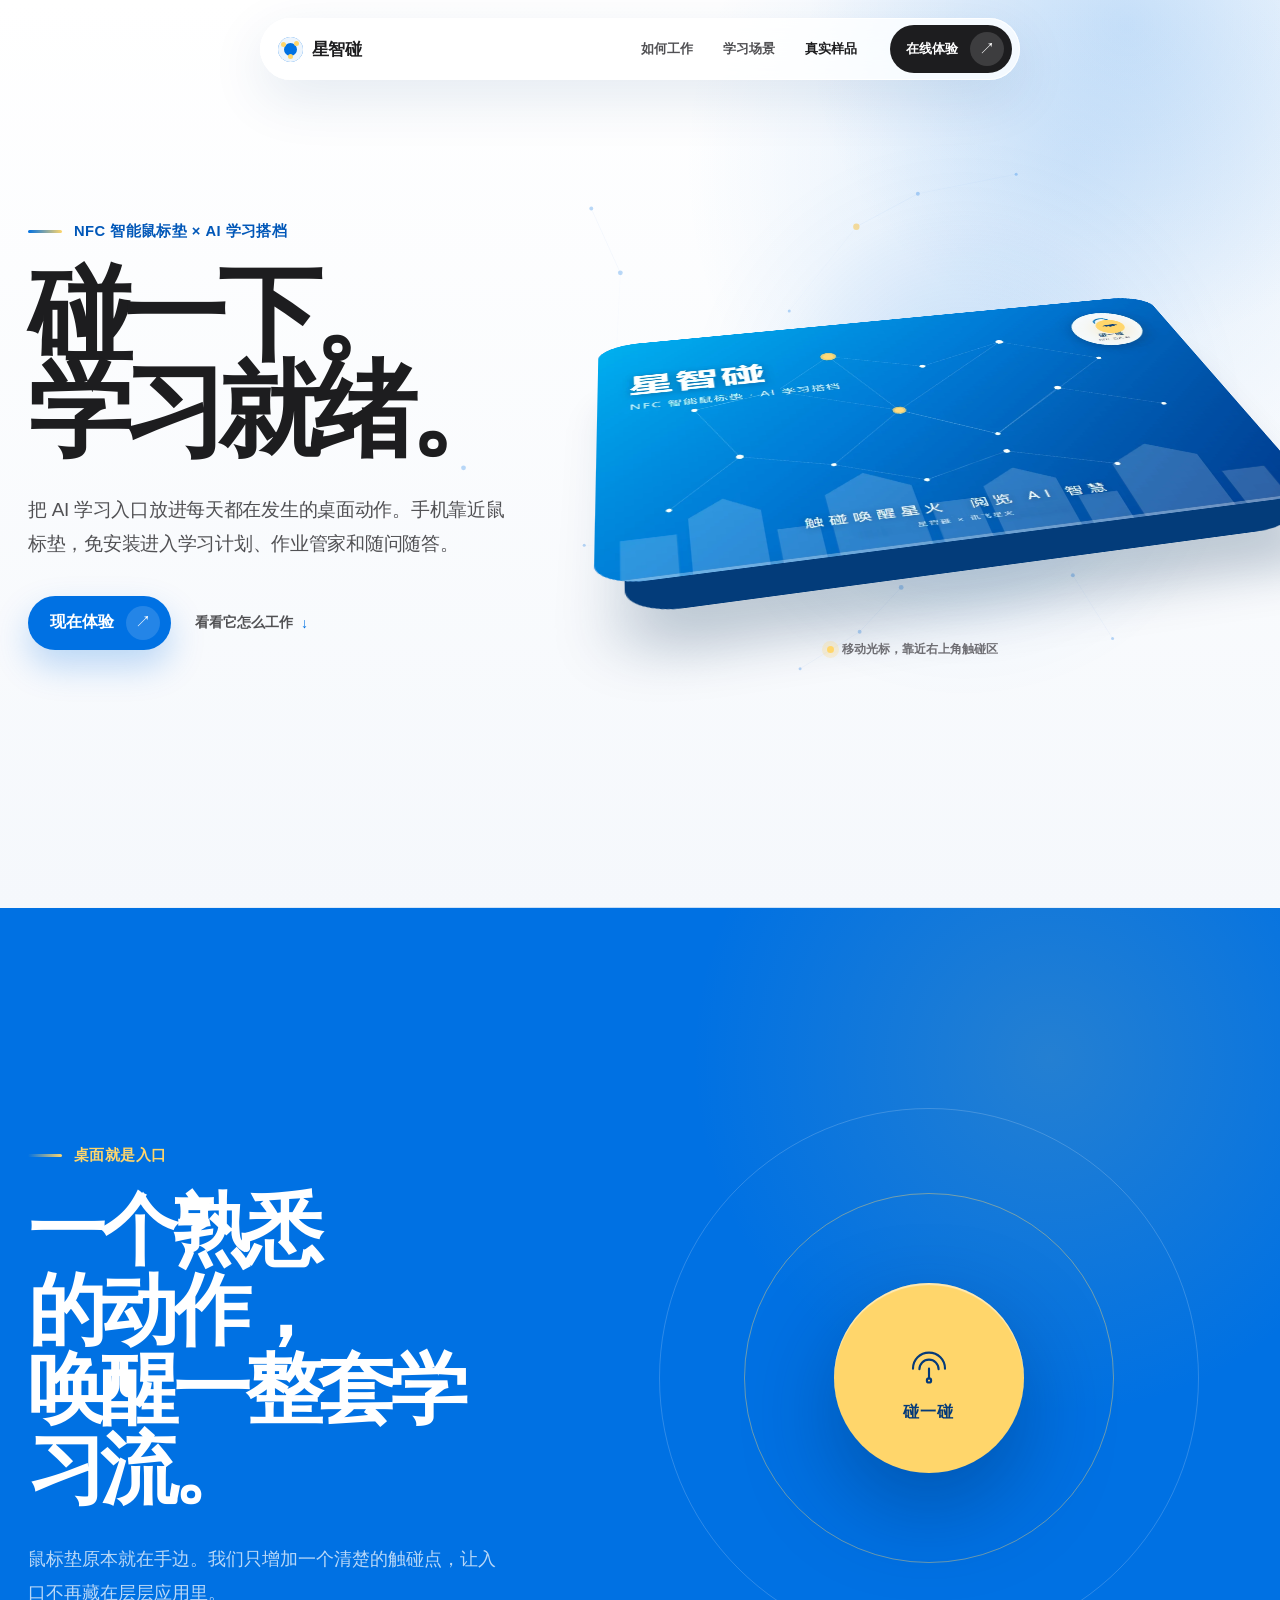
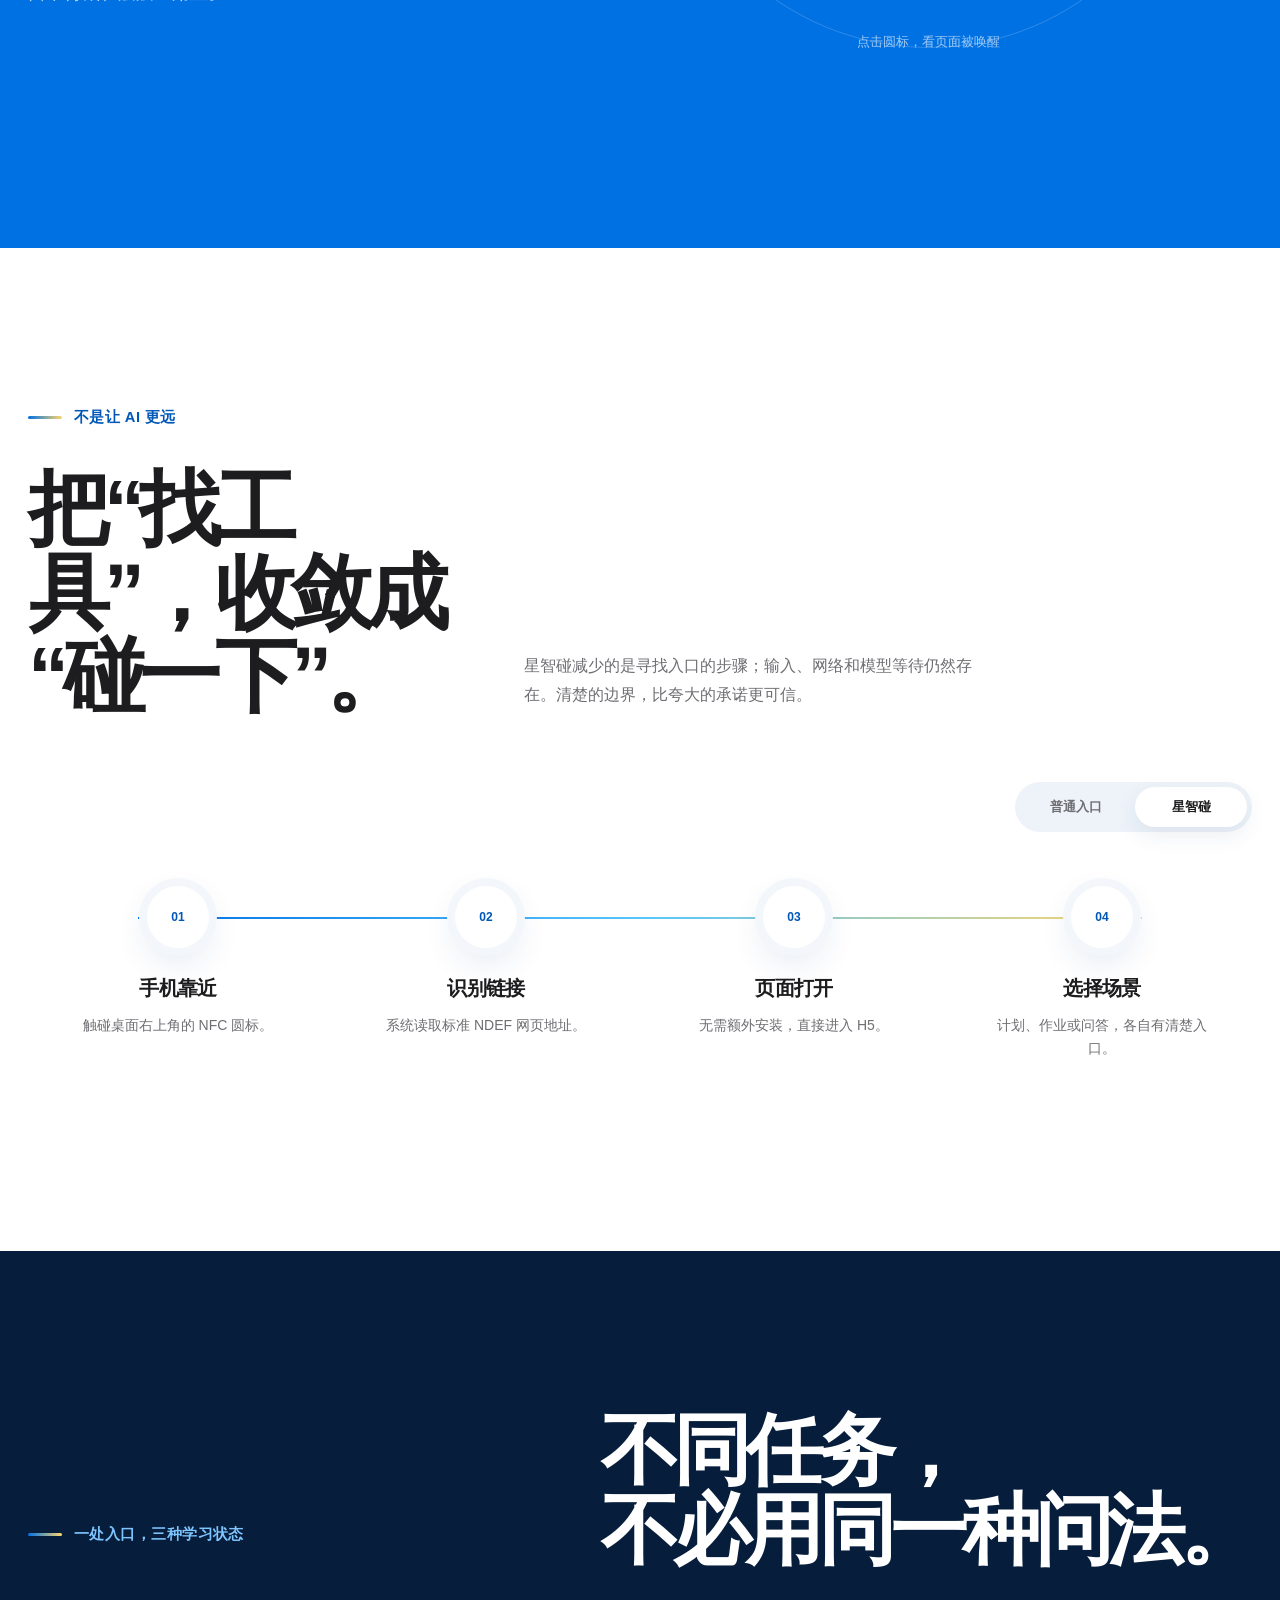
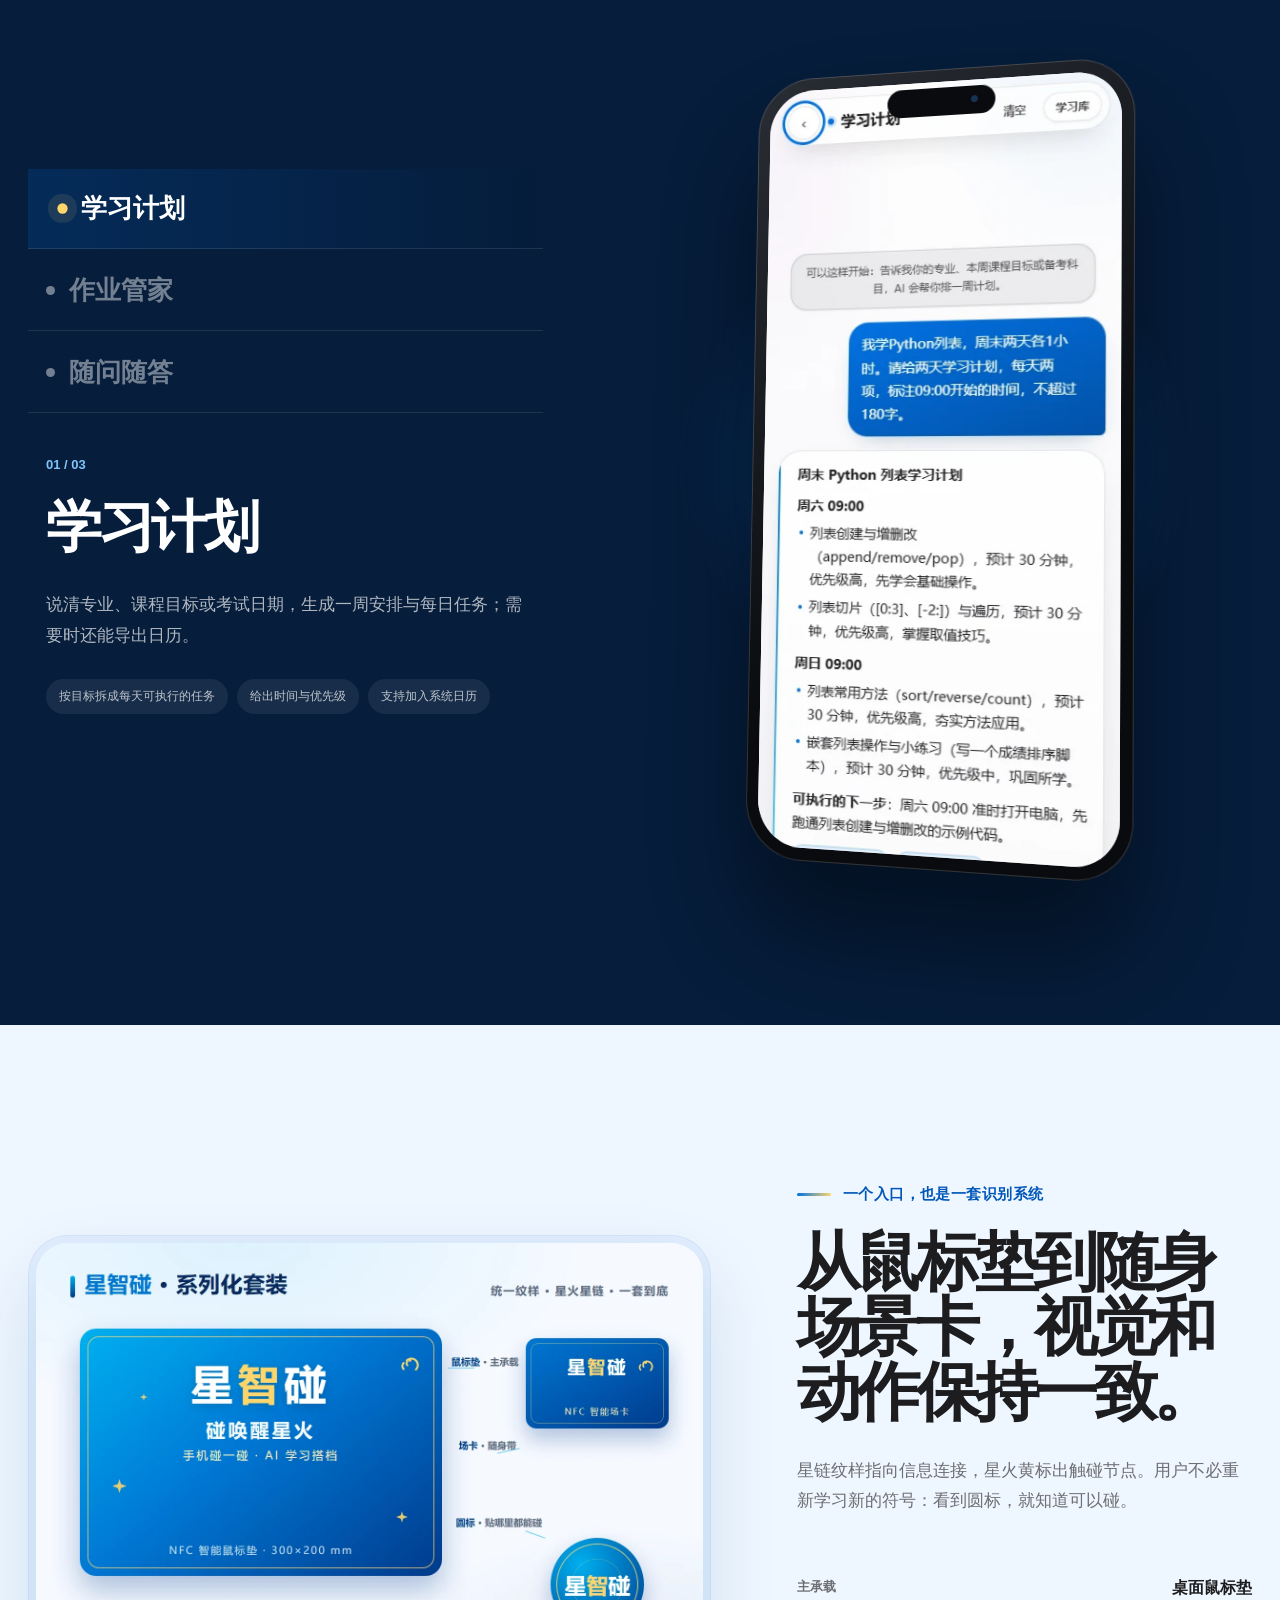
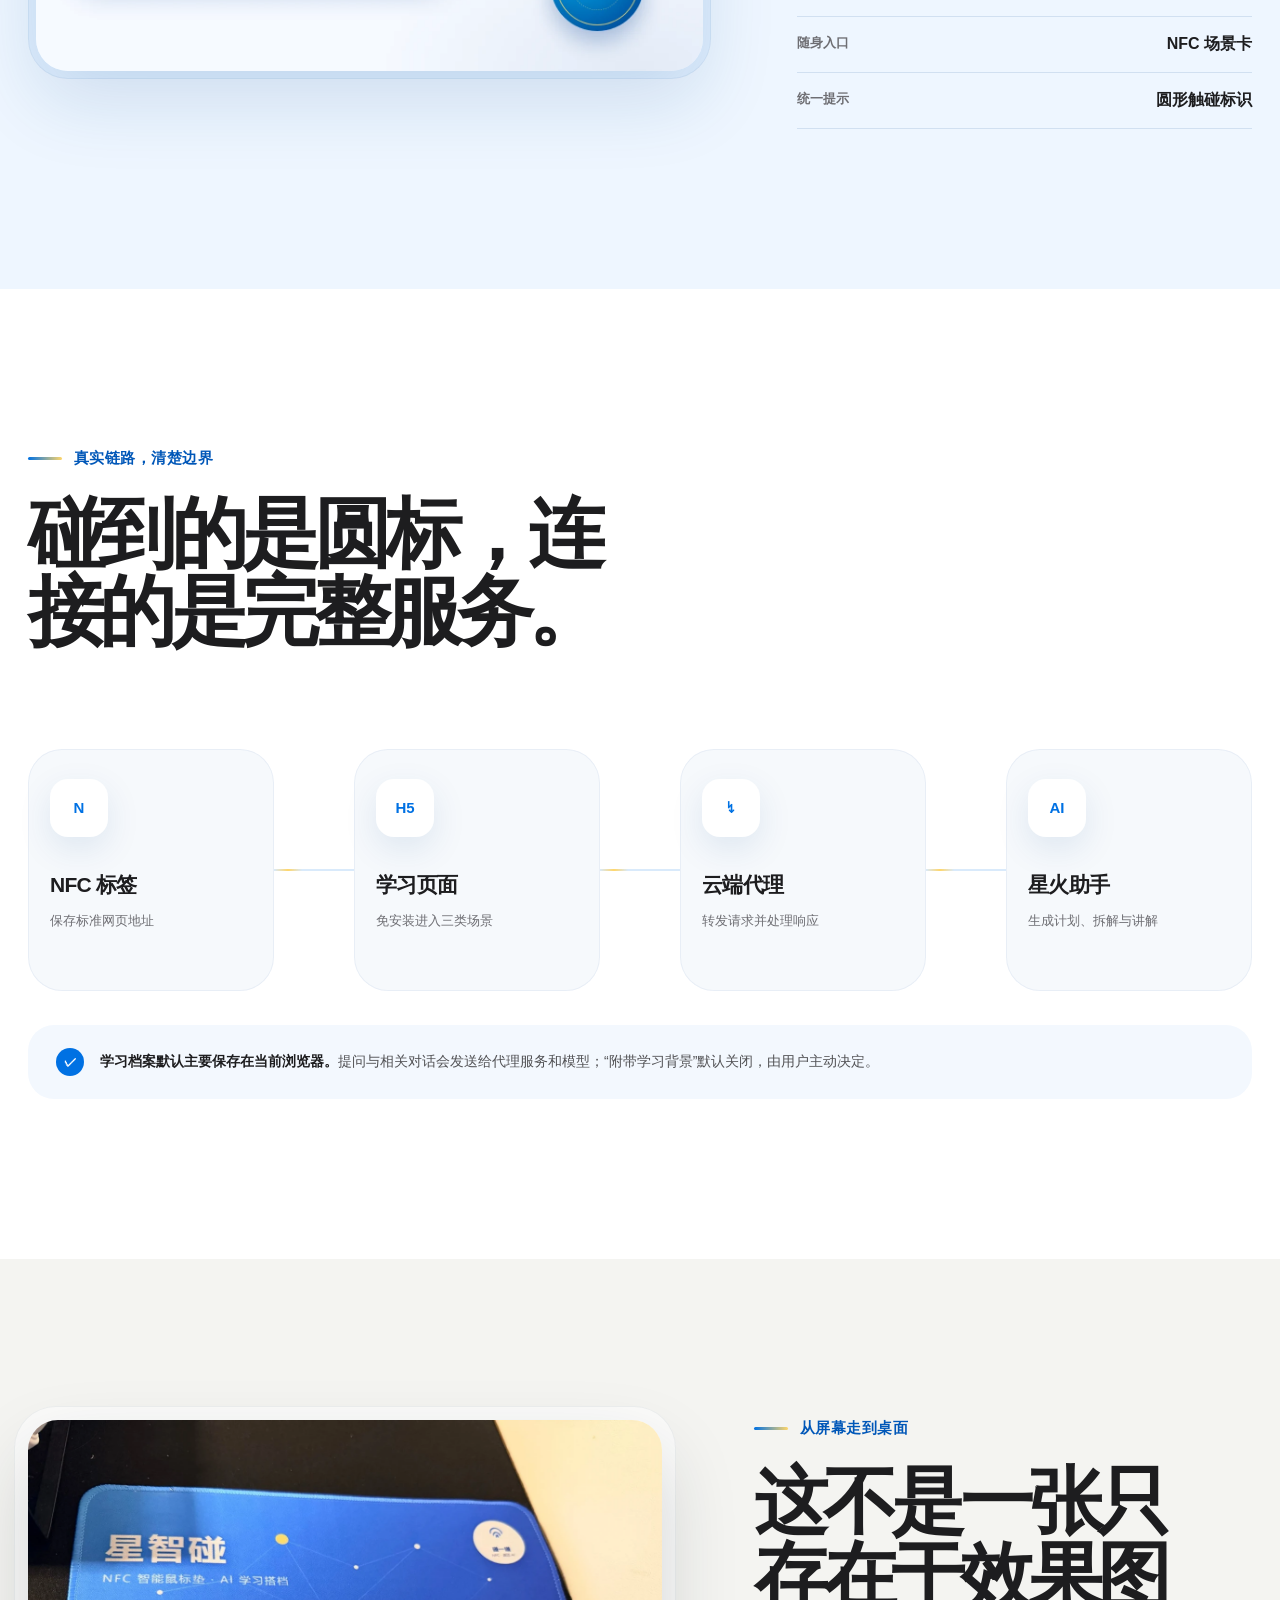
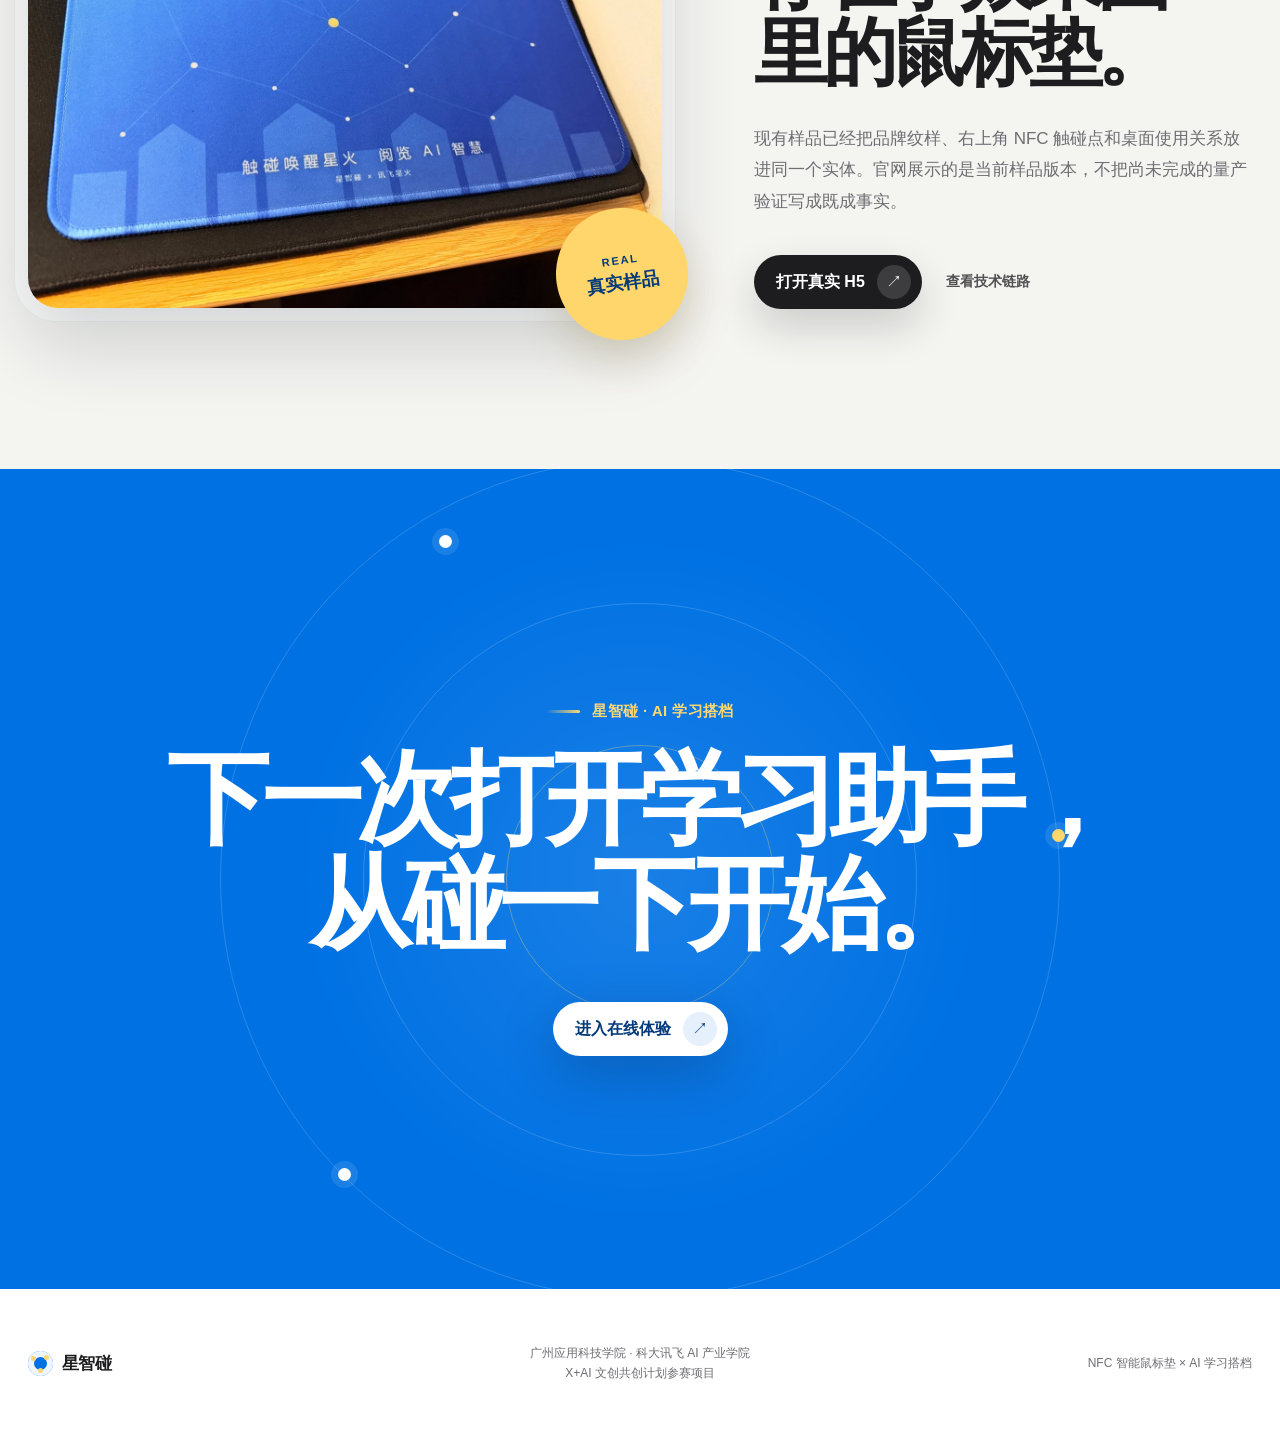
==== product/index.html @ 887525e8 "feat: add Xingzhipeng product site" ====
<!doctype html>
<html lang="zh-CN">
<head>
  <meta charset="utf-8">
  <meta name="viewport" content="width=device-width, initial-scale=1, viewport-fit=cover">
  <meta name="theme-color" content="#f7f9fc">
  <meta name="color-scheme" content="light">
  <title>星智碰｜碰一下，学习就绪</title>
  <meta name="description" content="星智碰是一张内置 NFC 入口的智能鼠标垫。手机碰一下，免安装打开 AI 学习搭档，进入学习计划、作业管家和随问随答。">
  <link rel="canonical" href="https://zengfujei-code.github.io/xingzhipeng/product/">
  <meta property="og:type" content="website">
  <meta property="og:site_name" content="星智碰">
  <meta property="og:title" content="星智碰｜碰一下，学习就绪">
  <meta property="og:description" content="NFC 智能鼠标垫 × AI 学习搭档。把 AI 入口放进每天都在发生的桌面动作。">
  <meta property="og:url" content="https://zengfujei-code.github.io/xingzhipeng/product/">
  <meta property="og:image" content="https://zengfujei-code.github.io/xingzhipeng/product/assets/product-surface.webp">
  <meta name="twitter:card" content="summary_large_image">
  <link rel="icon" href="favicon.svg" type="image/svg+xml">
  <link rel="stylesheet" href="styles.css">
  <script src="app.js" defer></script>
</head>
<body>
  <a class="skip-link" href="#main">跳到主要内容</a>

  <header class="site-header">
    <nav class="nav-island" aria-label="主导航">
      <a class="brand" href="#top" aria-label="返回顶部">
        <span class="brand-mark" aria-hidden="true"><i></i><i></i><i></i></span>
        <span>星智碰</span>
      </a>
      <div class="nav-links" id="navLinks">
        <a href="#how">如何工作</a>
        <a href="#scenes">学习场景</a>
        <a href="#proof">真实样品</a>
      </div>
      <button class="nav-demo magnetic" type="button" data-demo-open>
        <span>在线体验</span><b aria-hidden="true">↗</b>
      </button>
      <button class="menu-toggle" type="button" aria-label="打开导航" aria-expanded="false" aria-controls="mobileMenu">
        <span></span><span></span>
      </button>
    </nav>
    <div class="mobile-menu" id="mobileMenu" aria-hidden="true">
      <a href="#how">如何工作</a>
      <a href="#scenes">学习场景</a>
      <a href="#proof">真实样品</a>
      <button type="button" data-demo-open>打开真实 H5</button>
    </div>
  </header>

  <main id="main">
    <section class="hero" id="top" aria-labelledby="heroTitle">
      <canvas class="constellation" id="constellation" aria-hidden="true"></canvas>
      <div class="hero-glow" aria-hidden="true"></div>
      <div class="hero-copy">
        <p class="product-line reveal">NFC 智能鼠标垫 × AI 学习搭档</p>
        <h1 id="heroTitle" class="split-title" data-split>碰一下。<br>学习就绪。</h1>
        <p class="hero-lead reveal">把 AI 学习入口放进每天都在发生的桌面动作。手机靠近鼠标垫，免安装进入学习计划、作业管家和随问随答。</p>
        <div class="hero-actions reveal">
          <button class="button button-primary magnetic" type="button" data-demo-open>
            <span>现在体验</span><b aria-hidden="true">↗</b>
          </button>
          <a class="text-link" href="#how">看看它怎么工作 <span aria-hidden="true">↓</span></a>
        </div>
      </div>

      <div class="product-stage reveal" id="productStage">
        <div class="stage-aura" aria-hidden="true"></div>
        <div class="mousepad-shell">
          <div class="mousepad-edge" aria-hidden="true"></div>
          <div class="mousepad-surface">
            <img src="assets/product-surface.webp" alt="星智碰蓝色 NFC 智能鼠标垫主视觉">
            <button class="nfc-hotspot" type="button" data-demo-open aria-label="触碰 NFC 标识，打开产品体验">
              <span class="nfc-ring r1"></span>
              <span class="nfc-ring r2"></span>
              <span class="nfc-ring r3"></span>
              <span class="nfc-core"><i></i></span>
            </button>
          </div>
        </div>
        <p class="stage-caption"><span></span> 移动光标，靠近右上角触碰区</p>
      </div>

      <div class="hero-facts reveal" aria-label="产品事实">
        <div><strong>1</strong><span>次触碰</span></div>
        <div><strong>3</strong><span>类学习场景</span></div>
        <div><strong>0</strong><span>个额外 App</span></div>
        <div class="fact-proof"><i></i><span>已有真实样品</span></div>
      </div>
    </section>

    <section class="tap-story" id="how" aria-labelledby="tapTitle">
      <div class="tap-copy reveal">
        <p class="section-kicker">桌面就是入口</p>
        <h2 id="tapTitle">一个熟悉的动作，<br>唤醒一整套学习流。</h2>
        <p>鼠标垫原本就在手边。我们只增加一个清楚的触碰点，让入口不再藏在层层应用里。</p>
      </div>
      <div class="tap-stage reveal">
        <div class="tap-orbit orbit-a" aria-hidden="true"></div>
        <div class="tap-orbit orbit-b" aria-hidden="true"></div>
        <button class="tap-disc" type="button" data-tap-sim aria-label="模拟 NFC 触碰">
          <svg viewBox="0 0 120 120" aria-hidden="true">
            <path d="M42 66c0-10 8-18 18-18s18 8 18 18"/>
            <path d="M30 65c0-17 13-30 30-30s30 13 30 30"/>
            <path d="M60 65v19"/><circle cx="60" cy="87" r="4"/>
          </svg>
          <span>碰一碰</span>
        </button>
        <div class="tap-phone" id="tapPhone" aria-hidden="true">
          <div class="phone-speaker"></div>
          <img src="assets/h5-home.webp" alt="">
        </div>
        <p class="tap-hint">点击圆标，看页面被唤醒</p>
      </div>
    </section>

    <section class="path-section" aria-labelledby="pathTitle">
      <div class="path-head reveal">
        <p class="section-kicker">不是让 AI 更远</p>
        <h2 id="pathTitle">把“找工具”，收敛成“碰一下”。</h2>
        <p>星智碰减少的是寻找入口的步骤；输入、网络和模型等待仍然存在。清楚的边界，比夸大的承诺更可信。</p>
      </div>
      <div class="path-switch reveal" role="group" aria-label="切换使用路径">
        <button type="button" data-path-mode="before" aria-pressed="false">普通入口</button>
        <button class="is-active" type="button" data-path-mode="after" aria-pressed="true">星智碰</button>
      </div>
      <div class="journey reveal" id="journey" data-mode="after">
        <div class="journey-line" aria-hidden="true"><span></span></div>
        <article data-before="拿起手机" data-after="手机靠近"><i>01</i><h3>手机靠近</h3><p>触碰桌面右上角的 NFC 圆标。</p></article>
        <article data-before="寻找应用" data-after="识别链接"><i>02</i><h3>识别链接</h3><p>系统读取标准 NDEF 网页地址。</p></article>
        <article data-before="进入页面" data-after="页面打开"><i>03</i><h3>页面打开</h3><p>无需额外安装，直接进入 H5。</p></article>
        <article data-before="选择工具" data-after="选择场景"><i>04</i><h3>选择场景</h3><p>计划、作业或问答，各自有清楚入口。</p></article>
      </div>
    </section>

    <section class="scene-section" id="scenes" aria-labelledby="sceneTitle">
      <div class="scene-intro reveal">
        <p class="section-kicker">一处入口，三种学习状态</p>
        <h2 id="sceneTitle">不同任务，<br>不必用同一种问法。</h2>
      </div>
      <div class="scene-console reveal">
        <div class="scene-copy">
          <div class="scene-tabs" role="tablist" aria-label="学习场景">
            <button role="tab" aria-selected="true" aria-controls="scenePanel" data-scene="plan"><i></i>学习计划</button>
            <button role="tab" aria-selected="false" aria-controls="scenePanel" data-scene="homework"><i></i>作业管家</button>
            <button role="tab" aria-selected="false" aria-controls="scenePanel" data-scene="ask"><i></i>随问随答</button>
          </div>
          <div class="scene-panel" id="scenePanel" role="tabpanel" tabindex="0">
            <p class="scene-index" id="sceneIndex">01 / 03</p>
            <h3 id="sceneName">学习计划</h3>
            <p id="sceneDescription">说清专业、课程目标或考试日期，生成一周安排与每日任务；需要时还能导出日历。</p>
            <ul id="sceneFeatures">
              <li>按目标拆成每天可执行的任务</li>
              <li>给出时间与优先级</li>
              <li>支持加入系统日历</li>
            </ul>
          </div>
        </div>
        <div class="phone-gallery" aria-live="polite">
          <div class="phone-shell">
            <div class="phone-top"><span></span></div>
            <div class="phone-screen-stack">
              <img class="scene-screen is-active" data-screen="plan" src="assets/h5-plan.webp" alt="学习计划场景界面">
              <img class="scene-screen" data-screen="homework" src="assets/h5-homework.webp" alt="作业管家场景界面">
              <img class="scene-screen" data-screen="ask" src="assets/h5-ask.webp" alt="随问随答场景界面">
            </div>
          </div>
          <div class="screen-glow" aria-hidden="true"></div>
        </div>
      </div>
    </section>

    <section class="system-section" aria-labelledby="systemTitle">
      <div class="system-visual reveal">
        <img src="assets/product-system.webp" alt="星智碰鼠标垫、场景卡和圆标组成的系列化视觉系统">
      </div>
      <div class="system-copy reveal">
        <p class="section-kicker">一个入口，也是一套识别系统</p>
        <h2 id="systemTitle">从鼠标垫到随身场景卡，视觉和动作保持一致。</h2>
        <p>星链纹样指向信息连接，星火黄标出触碰节点。用户不必重新学习新的符号：看到圆标，就知道可以碰。</p>
        <dl>
          <div><dt>主承载</dt><dd>桌面鼠标垫</dd></div>
          <div><dt>随身入口</dt><dd>NFC 场景卡</dd></div>
          <div><dt>统一提示</dt><dd>圆形触碰标识</dd></div>
        </dl>
      </div>
    </section>

    <section class="tech-section" id="technology" aria-labelledby="techTitle">
      <div class="tech-head reveal">
        <p class="section-kicker">真实链路，清楚边界</p>
        <h2 id="techTitle">碰到的是圆标，连接的是完整服务。</h2>
      </div>
      <div class="tech-flow reveal" aria-label="产品技术链路">
        <article><span class="tech-icon">N</span><h3>NFC 标签</h3><p>保存标准网页地址</p></article>
        <i aria-hidden="true"><b></b></i>
        <article><span class="tech-icon">H5</span><h3>学习页面</h3><p>免安装进入三类场景</p></article>
        <i aria-hidden="true"><b></b></i>
        <article><span class="tech-icon">↯</span><h3>云端代理</h3><p>转发请求并处理响应</p></article>
        <i aria-hidden="true"><b></b></i>
        <article><span class="tech-icon">AI</span><h3>星火助手</h3><p>生成计划、拆解与讲解</p></article>
      </div>
      <div class="privacy-note reveal">
        <span aria-hidden="true">✓</span>
        <p><strong>学习档案默认主要保存在当前浏览器。</strong>提问与相关对话会发送给代理服务和模型；“附带学习背景”默认关闭，由用户主动决定。</p>
      </div>
    </section>

    <section class="proof-section" id="proof" aria-labelledby="proofTitle">
      <div class="proof-image reveal">
        <img src="assets/real-sample.webp" alt="放置在真实桌面上的星智碰鼠标垫样品">
        <div class="proof-stamp"><span>REAL</span><b>真实样品</b></div>
      </div>
      <div class="proof-copy reveal">
        <p class="section-kicker">从屏幕走到桌面</p>
        <h2 id="proofTitle">这不是一张只存在于效果图里的鼠标垫。</h2>
        <p>现有样品已经把品牌纹样、右上角 NFC 触碰点和桌面使用关系放进同一个实体。官网展示的是当前样品版本，不把尚未完成的量产验证写成既成事实。</p>
        <div class="proof-actions">
          <button class="button button-dark magnetic" type="button" data-demo-open><span>打开真实 H5</span><b aria-hidden="true">↗</b></button>
          <a class="text-link" href="#technology">查看技术链路</a>
        </div>
      </div>
    </section>

    <section class="closing" aria-labelledby="closingTitle">
      <div class="closing-orbit" aria-hidden="true"><i></i><i></i><i></i></div>
      <p class="section-kicker reveal">星智碰 · AI 学习搭档</p>
      <h2 id="closingTitle" class="reveal">下一次打开学习助手，<br>从碰一下开始。</h2>
      <button class="button button-light magnetic reveal" type="button" data-demo-open><span>进入在线体验</span><b aria-hidden="true">↗</b></button>
    </section>
  </main>

  <footer>
    <a class="brand footer-brand" href="#top"><span class="brand-mark" aria-hidden="true"><i></i><i></i><i></i></span><span>星智碰</span></a>
    <p>广州应用科技学院 · 科大讯飞 AI 产业学院<br>X+AI 文创共创计划参赛项目</p>
    <p class="footer-meta">NFC 智能鼠标垫 × AI 学习搭档</p>
  </footer>

  <dialog class="demo-dialog" id="demoDialog" aria-labelledby="demoTitle">
    <div class="dialog-bar">
      <div><span></span><p><strong id="demoTitle">星智碰 H5</strong><small>真实在线页面</small></p></div>
      <button type="button" data-demo-close aria-label="关闭体验">×</button>
    </div>
    <div class="dialog-body">
      <div class="demo-loading" id="demoLoading"><i></i><p>正在连接学习搭档…</p></div>
      <iframe id="demoFrame" title="星智碰 AI 学习搭档在线体验" loading="lazy" referrerpolicy="strict-origin-when-cross-origin"></iframe>
    </div>
    <a class="dialog-external" href="https://zengfujei-code.github.io/xingzhipeng/" target="_blank" rel="noopener">在新窗口完整打开 <span aria-hidden="true">↗</span></a>
  </dialog>

  <noscript><p class="noscript">请开启 JavaScript 以查看交互动效。产品内容与主要链接仍可正常阅读。</p></noscript>
</body>
</html>
---- product/styles.css ----
:root {
  --blue: #0071e3;
  --blue-deep: #0057b8;
  --blue-night: #043a79;
  --yellow: #ffd66b;
  --ink: #1d1d1f;
  --ink-soft: #515154;
  --muted: #6e6e73;
  --paper: #f7f9fc;
  --white: #fff;
  --line: rgba(12, 70, 130, .12);
  --spring: cubic-bezier(.2, .8, .2, 1);
  --heavy: cubic-bezier(.22, 1, .36, 1);
  --snap: cubic-bezier(.32, .72, 0, 1);
  --max: 1280px;
}

* { box-sizing: border-box; }
html { scroll-behavior: smooth; }
body {
  margin: 0;
  color: var(--ink);
  background: var(--paper);
  font-family: "HarmonyOS Sans SC", "MiSans", "Noto Sans SC", "PingFang SC", "Microsoft YaHei", sans-serif;
  text-rendering: optimizeLegibility;
  -webkit-font-smoothing: antialiased;
  overflow-x: clip;
}
button, a { font: inherit; }
button { color: inherit; }
a { color: inherit; text-decoration: none; }
img { display: block; max-width: 100%; }
::selection { color: #002b58; background: var(--yellow); }

:focus-visible {
  outline: 3px solid var(--yellow);
  outline-offset: 4px;
}

.skip-link {
  position: fixed;
  left: 16px;
  top: 12px;
  z-index: 30;
  padding: 10px 16px;
  border-radius: 999px;
  color: var(--white);
  background: var(--ink);
  transform: translateY(-180%);
  transition: transform .45s var(--heavy);
}
.skip-link:focus-visible { transform: translateY(0); }

.site-header {
  position: fixed;
  inset: 0 0 auto;
  z-index: 20;
  pointer-events: none;
}
.nav-island {
  width: min(760px, calc(100% - 32px));
  min-height: 62px;
  margin: 18px auto 0;
  padding: 7px 8px 7px 18px;
  display: flex;
  align-items: center;
  gap: 20px;
  color: var(--ink);
  background: rgba(255, 255, 255, .76);
  border-radius: 999px;
  box-shadow: 0 18px 55px rgba(0, 61, 128, .11), inset 0 0 0 1px rgba(255, 255, 255, .78);
  backdrop-filter: blur(22px) saturate(150%);
  -webkit-backdrop-filter: blur(22px) saturate(150%);
  pointer-events: auto;
}
.brand {
  display: inline-flex;
  align-items: center;
  gap: 9px;
  font-size: 17px;
  font-weight: 760;
  letter-spacing: -.04em;
  white-space: nowrap;
}
.brand-mark {
  position: relative;
  width: 25px;
  height: 25px;
  display: inline-block;
  border-radius: 50%;
  background: var(--blue);
  box-shadow: inset 0 0 0 6px rgba(255, 255, 255, .93);
}
.brand-mark i {
  position: absolute;
  display: block;
  width: 5px;
  height: 5px;
  border-radius: 50%;
  background: var(--yellow);
}
.brand-mark i:nth-child(1) { left: 3px; top: 5px; }
.brand-mark i:nth-child(2) { right: 4px; top: 4px; }
.brand-mark i:nth-child(3) { left: 10px; bottom: 3px; }
.nav-links {
  margin-left: auto;
  display: flex;
  align-items: center;
  gap: 4px;
}
.nav-links a {
  padding: 10px 13px;
  border-radius: 999px;
  color: var(--ink-soft);
  font-size: 13px;
  font-weight: 600;
  transition: color .5s var(--heavy), background-color .5s var(--heavy), transform .5s var(--heavy);
}
.nav-links a:hover { color: var(--ink); background: rgba(0, 113, 227, .07); transform: translateY(-1px); }
.nav-demo,
.button {
  border: 0;
  cursor: pointer;
  display: inline-flex;
  align-items: center;
  justify-content: center;
  gap: 12px;
  border-radius: 999px;
  transition: transform .7s var(--heavy), box-shadow .7s var(--heavy), background-color .7s var(--heavy), color .7s var(--heavy);
}
.nav-demo {
  padding: 7px 8px 7px 16px;
  color: var(--white);
  background: var(--ink);
  font-size: 13px;
  font-weight: 650;
}
.nav-demo b,
.button b {
  width: 34px;
  height: 34px;
  display: grid;
  place-items: center;
  border-radius: 50%;
  font-size: 16px;
  font-weight: 500;
  background: rgba(255, 255, 255, .14);
  transition: transform .7s var(--heavy), background-color .7s var(--heavy);
}
.nav-demo:hover,
.button:hover { transform: translateY(-2px); }
.nav-demo:hover b,
.button:hover b { transform: translate(2px, -2px) scale(1.07); background: rgba(255, 255, 255, .22); }
.nav-demo:active,
.button:active { transform: translateY(0) scale(.98); }
.menu-toggle { display: none; }
.mobile-menu { display: none; }

.hero {
  position: relative;
  overflow: clip;
  min-height: 100dvh;
  padding: 156px max(28px, calc((100vw - var(--max)) / 2)) 54px;
  display: grid;
  grid-template-columns: minmax(310px, .84fr) minmax(520px, 1.16fr);
  grid-template-rows: 1fr auto;
  align-items: center;
  gap: 40px 54px;
  isolation: isolate;
  background:
    radial-gradient(circle at 84% 18%, rgba(0, 113, 227, .13), transparent 30%),
    linear-gradient(180deg, #fff 0%, #f5f8fc 100%);
}
.hero::after {
  content: "";
  position: absolute;
  inset: auto 0 0;
  height: 1px;
  background: linear-gradient(90deg, transparent, rgba(0, 113, 227, .22), transparent);
}
.constellation { position: absolute; inset: 0; width: 100%; height: 100%; z-index: -2; opacity: .56; }
.hero-glow {
  position: absolute;
  width: 52vw;
  height: 52vw;
  right: -14vw;
  top: -24vw;
  z-index: -1;
  border-radius: 50%;
  background: radial-gradient(circle, rgba(0, 113, 227, .16), rgba(0, 113, 227, 0) 68%);
  pointer-events: none;
}
.hero-copy { align-self: center; max-width: 610px; }
.product-line,
.section-kicker {
  margin: 0 0 26px;
  color: var(--blue-deep);
  font-size: clamp(13px, 1.15vw, 16px);
  font-weight: 720;
  letter-spacing: .03em;
}
.product-line::before,
.section-kicker::before {
  content: "";
  width: 34px;
  height: 3px;
  margin: 0 12px 3px 0;
  display: inline-block;
  border-radius: 999px;
  background: linear-gradient(90deg, var(--blue), var(--yellow));
}
.split-title {
  margin: 0;
  max-width: 720px;
  font-size: clamp(64px, 8.15vw, 132px);
  line-height: .92;
  letter-spacing: -.085em;
  font-weight: 880;
  text-wrap: balance;
}
.split-title .char {
  display: inline-block;
  opacity: 0;
  transform: translateY(72px) rotate(3deg);
  filter: blur(9px);
}
body.is-ready .split-title .char {
  opacity: 1;
  transform: translateY(0) rotate(0);
  filter: blur(0);
  transition: opacity .9s var(--heavy), transform 1s var(--heavy), filter 1s var(--heavy);
  transition-delay: calc(var(--char-delay, 0ms) + 80ms);
}
.hero-lead {
  max-width: 560px;
  margin: 34px 0 0;
  color: var(--ink-soft);
  font-size: clamp(17px, 1.48vw, 21px);
  line-height: 1.82;
  letter-spacing: -.015em;
}
.hero-actions { margin-top: 34px; display: flex; align-items: center; gap: 24px; }
.button { padding: 10px 11px 10px 22px; font-weight: 700; }
.button-primary { color: var(--white); background: var(--blue); box-shadow: 0 16px 34px rgba(0, 113, 227, .25); }
.button-primary:hover { box-shadow: 0 22px 44px rgba(0, 113, 227, .32); }
.text-link {
  display: inline-flex;
  align-items: center;
  gap: 8px;
  padding: 11px 0;
  color: var(--ink-soft);
  font-size: 14px;
  font-weight: 650;
  background-image: linear-gradient(var(--ink), var(--ink));
  background-repeat: no-repeat;
  background-position: 0 100%;
  background-size: 0 1px;
  transition: color .55s var(--heavy), background-size .55s var(--heavy);
}
.text-link:hover { color: var(--ink); background-size: calc(100% - 24px) 1px; }
.text-link span { color: var(--blue); transition: transform .55s var(--heavy); }
.text-link:hover span { transform: translateY(3px); }

.product-stage {
  position: relative;
  min-height: 560px;
  display: grid;
  align-content: center;
  justify-items: center;
  perspective: 1200px;
}
.stage-aura {
  position: absolute;
  width: 84%;
  aspect-ratio: 1;
  border-radius: 50%;
  background: radial-gradient(circle, rgba(0, 113, 227, .2), rgba(0, 113, 227, .02) 52%, transparent 70%);
  transform: translate(9%, -4%);
}
.mousepad-shell {
  position: relative;
  width: min(640px, 51vw);
  aspect-ratio: 3 / 2;
  transform-style: preserve-3d;
  transform: rotateX(calc(58deg + var(--tilt-x, 0deg))) rotateZ(calc(-12deg + var(--tilt-y, 0deg))) translate3d(12px, -12px, 0);
  transition: transform .8s var(--heavy);
  will-change: transform;
}

.nav-links a[aria-current="location"] { color: var(--ink); }
.nav-links a[aria-current="location"]::after { transform: scaleX(1); }
body.menu-open { overflow: hidden; }
#how, #scenes, #technology, #proof { scroll-margin-top: 92px; }
.mousepad-edge {
  position: absolute;
  inset: 5.5% 2% -3% 3.5%;
  border-radius: 7% 7% 8% 8%;
  background: #033c7a;
  box-shadow: 0 54px 56px rgba(3, 42, 84, .23);
  transform: translateZ(-16px);
}
.mousepad-surface {
  position: absolute;
  inset: 0;
  overflow: hidden;
  border-radius: 7%;
  background: var(--blue);
  box-shadow: inset 0 0 0 2px rgba(255, 255, 255, .18), inset 0 -14px 28px rgba(0, 38, 88, .18);
  transform: translateZ(8px);
}
.mousepad-surface::after {
  content: "";
  position: absolute;
  inset: 0;
  background: linear-gradient(118deg, transparent 24%, rgba(255, 255, 255, .2) 42%, transparent 60%);
  transform: translateX(-125%);
  animation: surfaceSweep 6s var(--heavy) 1.4s infinite;
  pointer-events: none;
}
.mousepad-surface img { width: 100%; height: 100%; object-fit: cover; }
.nfc-hotspot {
  position: absolute;
  right: 4.7%;
  top: 7.3%;
  width: 12%;
  aspect-ratio: 1;
  padding: 0;
  display: grid;
  place-items: center;
  border: 0;
  border-radius: 50%;
  background: transparent;
  cursor: pointer;
  transform: translateZ(28px);
}
.nfc-core {
  position: relative;
  z-index: 4;
  width: 44%;
  aspect-ratio: 1;
  border-radius: 50%;
  background: var(--yellow);
  box-shadow: 0 8px 28px rgba(255, 214, 107, .5);
  transition: transform .6s var(--spring), box-shadow .6s var(--spring);
}
.nfc-core i,
.nfc-core::before,
.nfc-core::after {
  content: "";
  position: absolute;
  left: 50%;
  top: 50%;
  border: 2px solid var(--blue-night);
  border-bottom: 0;
  border-left-color: transparent;
  border-right-color: transparent;
  border-radius: 50% 50% 0 0;
  transform: translate(-50%, -40%);
}
.nfc-core i { width: 6px; height: 5px; }
.nfc-core::before { width: 12px; height: 8px; }
.nfc-core::after { width: 19px; height: 12px; }
.nfc-ring {
  position: absolute;
  inset: 14%;
  border: 2px solid rgba(255, 214, 107, .95);
  border-radius: 50%;
  opacity: 0;
  transform: scale(.32);
  animation: nfcPulse 2.7s var(--heavy) infinite;
}
.nfc-ring.r2 { animation-delay: .55s; }
.nfc-ring.r3 { animation-delay: 1.1s; }
.nfc-hotspot:hover .nfc-core { transform: scale(1.18); box-shadow: 0 10px 34px rgba(255, 214, 107, .72); }
.stage-caption {
  position: relative;
  margin: 0;
  display: inline-flex;
  align-items: center;
  gap: 8px;
  color: var(--muted);
  font-size: 12px;
  font-weight: 650;
}
.stage-caption span { width: 7px; height: 7px; border-radius: 50%; background: var(--yellow); box-shadow: 0 0 0 5px rgba(255, 214, 107, .24); }

.hero-facts {
  grid-column: 1 / -1;
  display: grid;
  grid-template-columns: repeat(3, minmax(130px, 190px)) 1fr;
  align-items: end;
  gap: 10px;
  padding-top: 14px;
}
.hero-facts > div { min-height: 84px; padding: 16px 18px; display: flex; align-items: baseline; gap: 10px; }
.hero-facts strong { font-size: 34px; line-height: 1; letter-spacing: -.06em; }
.hero-facts span { color: var(--muted); font-size: 13px; font-weight: 620; }
.hero-facts .fact-proof { justify-self: end; align-items: center; }
.fact-proof i { width: 10px; height: 10px; border-radius: 50%; background: #22a05a; box-shadow: 0 0 0 6px rgba(34, 160, 90, .12); }

.tap-story {
  position: relative;
  min-height: 940px;
  padding: 160px max(28px, calc((100vw - var(--max)) / 2));
  display: grid;
  grid-template-columns: .85fr 1.15fr;
  align-items: center;
  gap: 100px;
  color: var(--white);
  background: var(--blue);
  overflow: hidden;
}
.tap-story::before {
  content: "";
  position: absolute;
  width: 820px;
  height: 820px;
  right: -180px;
  top: -260px;
  border-radius: 50%;
  background: radial-gradient(circle, rgba(255, 214, 107, .14), transparent 62%);
}
.tap-copy { position: relative; z-index: 2; max-width: 520px; }
.tap-copy .section-kicker { color: var(--yellow); }
.tap-copy h2,
.path-head h2,
.scene-intro h2,
.system-copy h2,
.tech-head h2,
.proof-copy h2,
.closing h2 {
  margin: 0;
  font-size: clamp(48px, 6.1vw, 92px);
  line-height: 1.02;
  letter-spacing: -.072em;
  text-wrap: balance;
}
.tap-copy > p:last-child { max-width: 480px; margin: 34px 0 0; color: rgba(255, 255, 255, .72); font-size: 18px; line-height: 1.85; }
.tap-stage { position: relative; min-height: 610px; display: grid; place-items: center; }
.tap-orbit {
  position: absolute;
  border: 1px solid rgba(255, 255, 255, .18);
  border-radius: 50%;
  pointer-events: none;
}
.orbit-a { width: 540px; height: 540px; }
.orbit-b { width: 370px; height: 370px; border-color: rgba(255, 214, 107, .42); }
.tap-disc {
  position: relative;
  z-index: 4;
  width: 190px;
  aspect-ratio: 1;
  display: grid;
  place-items: center;
  align-content: center;
  gap: 4px;
  border: 0;
  border-radius: 50%;
  color: var(--blue-night);
  background: var(--yellow);
  box-shadow: 0 34px 90px rgba(0, 33, 76, .35), inset 0 2px 1px rgba(255, 255, 255, .5);
  cursor: pointer;
  transition: transform .8s var(--heavy), box-shadow .8s var(--heavy);
}
.tap-disc::before,
.tap-disc::after {
  content: "";
  position: absolute;
  inset: -44px;
  border-radius: 50%;
  border: 2px solid rgba(255, 214, 107, .45);
  opacity: 0;
}
.tap-disc::after { inset: -90px; }
.tap-disc:hover { transform: scale(1.05); box-shadow: 0 42px 100px rgba(0, 33, 76, .42), inset 0 2px 1px rgba(255, 255, 255, .5); }
.tap-disc svg { width: 64px; height: 64px; fill: none; stroke: currentColor; stroke-width: 4; stroke-linecap: round; }
.tap-disc span { font-weight: 800; letter-spacing: .08em; }
.tap-stage.is-tapped .tap-disc { transform: scale(.92); }
.tap-stage.is-tapped .tap-disc::before { animation: tapWave 1.15s var(--heavy); }
.tap-stage.is-tapped .tap-disc::after { animation: tapWave 1.15s var(--heavy) .15s; }
.tap-phone {
  position: absolute;
  right: 3%;
  bottom: -28%;
  width: 260px;
  height: 536px;
  padding: 10px;
  border-radius: 42px;
  background: #0f1114;
  box-shadow: 0 42px 84px rgba(0, 26, 68, .48);
  opacity: 0;
  transform: translate3d(80px, 160px, 0) rotate(9deg) scale(.82);
  transition: opacity .9s var(--heavy), transform 1.1s var(--heavy);
  overflow: hidden;
}
.tap-phone::after { content: ""; position: absolute; inset: 10px; border-radius: 33px; box-shadow: inset 0 0 0 1px rgba(255, 255, 255, .12); pointer-events: none; }
.tap-phone img { width: 100%; height: 100%; object-fit: cover; border-radius: 33px; }
.phone-speaker { position: absolute; width: 74px; height: 20px; left: 50%; top: 17px; z-index: 2; border-radius: 999px; background: #0f1114; transform: translateX(-50%); }
.tap-stage.is-tapped .tap-phone { opacity: 1; transform: translate3d(0, 0, 0) rotate(7deg) scale(1); }
.tap-hint { position: absolute; left: 50%; bottom: 32px; margin: 0; color: rgba(255, 255, 255, .62); font-size: 13px; transform: translateX(-50%); }

.path-section { padding: 160px max(28px, calc((100vw - var(--max)) / 2)); background: #fff; }
.path-head { display: grid; grid-template-columns: .8fr 1.4fr; align-items: end; gap: 40px 80px; }
.path-head .section-kicker { grid-column: 1 / -1; margin-bottom: 0; }
.path-head h2 { font-size: clamp(52px, 6.4vw, 94px); }
.path-head > p:last-child { max-width: 470px; margin: 0 0 8px; color: var(--muted); line-height: 1.8; }
.path-switch {
  width: max-content;
  margin: 64px 0 34px auto;
  padding: 5px;
  display: flex;
  gap: 3px;
  border-radius: 999px;
  background: #eef3f9;
}
.path-switch button {
  min-width: 112px;
  padding: 11px 18px;
  border: 0;
  border-radius: 999px;
  color: var(--muted);
  background: transparent;
  font-size: 13px;
  font-weight: 700;
  cursor: pointer;
  transition: color .55s var(--heavy), background-color .55s var(--heavy), box-shadow .55s var(--heavy), transform .55s var(--heavy);
}
.path-switch button.is-active { color: var(--ink); background: #fff; box-shadow: 0 8px 22px rgba(32, 68, 108, .09); }
.journey { position: relative; display: grid; grid-template-columns: repeat(4, 1fr); gap: 8px; }
.journey-line { position: absolute; left: 9%; right: 9%; top: 51px; height: 2px; background: #dce5ef; overflow: hidden; }
.journey-line span { display: block; width: 100%; height: 100%; background: linear-gradient(90deg, var(--blue), #55c6ff, var(--yellow)); transform-origin: left; transition: transform 1.2s var(--heavy); }
.journey[data-mode="before"] .journey-line span { transform: scaleX(.36); filter: grayscale(1); }
.journey article { position: relative; padding: 0 24px 30px; text-align: center; }
.journey article i {
  position: relative;
  z-index: 2;
  width: 62px;
  height: 62px;
  margin: 20px auto 27px;
  display: grid;
  place-items: center;
  border-radius: 50%;
  color: var(--blue-deep);
  background: #fff;
  box-shadow: 0 0 0 8px #f3f7fb, 0 13px 34px rgba(0, 68, 138, .12);
  font-style: normal;
  font-size: 12px;
  font-weight: 800;
  transition: color .7s var(--heavy), transform .7s var(--heavy), box-shadow .7s var(--heavy);
}
.journey article h3 { margin: 0; font-size: 20px; letter-spacing: -.03em; transition: opacity .38s var(--heavy), transform .38s var(--heavy); }
.journey article p { margin: 12px auto 0; max-width: 220px; color: var(--muted); font-size: 14px; line-height: 1.7; }
.journey[data-mode="before"] article i { color: var(--muted); transform: scale(.92); box-shadow: 0 0 0 8px #f6f6f6; }

.scene-section {
  padding: 160px max(28px, calc((100vw - var(--max)) / 2));
  color: var(--white);
  background: #061d3b;
  overflow: hidden;
}
.scene-intro { display: flex; align-items: end; justify-content: space-between; gap: 60px; }
.scene-intro .section-kicker { color: #7ec5ff; }
.scene-intro h2 { max-width: 820px; }
.scene-console {
  min-height: 760px;
  margin-top: 92px;
  display: grid;
  grid-template-columns: .9fr 1.1fr;
  gap: 80px;
  align-items: center;
}
.scene-tabs { display: flex; flex-direction: column; gap: 2px; }
.scene-tabs button {
  position: relative;
  padding: 22px 18px;
  display: flex;
  align-items: center;
  gap: 14px;
  border: 0;
  border-bottom: 1px solid rgba(255, 255, 255, .1);
  color: rgba(255, 255, 255, .44);
  background: transparent;
  text-align: left;
  font-size: clamp(19px, 2vw, 28px);
  font-weight: 720;
  cursor: pointer;
  transition: color .6s var(--heavy), padding-left .6s var(--heavy), background-color .6s var(--heavy);
}
.scene-tabs button i { width: 9px; height: 9px; border-radius: 50%; background: currentColor; transition: box-shadow .6s var(--heavy), transform .6s var(--heavy); }
.scene-tabs button[aria-selected="true"] { padding-left: 30px; color: #fff; background: linear-gradient(90deg, rgba(0, 113, 227, .18), transparent); }
.scene-tabs button[aria-selected="true"] i { color: var(--yellow); box-shadow: 0 0 0 8px rgba(255, 214, 107, .1); transform: scale(1.15); }
.scene-panel { min-height: 290px; padding: 44px 18px; outline: none; }
.scene-index { margin: 0 0 18px; color: #7ec5ff; font-size: 13px; font-weight: 760; }
.scene-panel h3 { margin: 0; font-size: clamp(38px, 4.4vw, 66px); letter-spacing: -.06em; }
.scene-panel > p:not(.scene-index) { max-width: 560px; margin: 24px 0 0; color: rgba(255, 255, 255, .68); font-size: 17px; line-height: 1.78; }
.scene-panel ul { margin: 28px 0 0; padding: 0; display: flex; flex-wrap: wrap; gap: 9px; list-style: none; }
.scene-panel li { padding: 9px 13px; border-radius: 999px; color: rgba(255, 255, 255, .72); background: rgba(255, 255, 255, .075); font-size: 12px; }
.phone-gallery { position: relative; min-height: 700px; display: grid; place-items: center; perspective: 1200px; }
.phone-shell {
  position: relative;
  z-index: 2;
  width: min(390px, 31vw);
  aspect-ratio: .486;
  padding: 13px;
  border-radius: 58px;
  background: linear-gradient(145deg, #292d34, #090b0e 64%);
  box-shadow: 0 68px 100px rgba(0, 0, 0, .42), inset 0 0 0 1px rgba(255, 255, 255, .17);
  transform: rotateY(-12deg) rotateX(3deg);
  transition: transform 1s var(--heavy);
}
.phone-gallery:hover .phone-shell { transform: rotateY(-5deg) rotateX(1deg) translateY(-7px); }
.phone-top { position: absolute; left: 50%; top: 19px; z-index: 6; width: 112px; height: 29px; border-radius: 999px; background: #090b0e; transform: translateX(-50%); }
.phone-top span { position: absolute; right: 18px; top: 10px; width: 7px; height: 7px; border-radius: 50%; background: #183453; }
.phone-screen-stack { position: relative; width: 100%; height: 100%; overflow: hidden; border-radius: 46px; background: #f7f8fb; }
.scene-screen {
  position: absolute;
  inset: 0;
  width: 100%;
  height: 100%;
  object-fit: cover;
  object-position: top center;
  opacity: 0;
  transform: translate3d(30px, 0, 0) scale(.98);
  transition: opacity .75s var(--heavy), transform .9s var(--heavy);
}
.scene-screen.is-active { z-index: 2; opacity: 1; transform: translate3d(0, 0, 0) scale(1); }
.screen-glow { position: absolute; width: 530px; height: 530px; border-radius: 50%; background: radial-gradient(circle, rgba(0, 113, 227, .55), transparent 67%); filter: blur(15px); opacity: .72; }

.system-section {
  padding: 160px max(28px, calc((100vw - var(--max)) / 2));
  display: grid;
  grid-template-columns: 1.2fr .8fr;
  gap: 86px;
  align-items: center;
  background: #eef6ff;
}
.system-visual { position: relative; padding: 8px; border-radius: 40px; background: rgba(0, 113, 227, .06); box-shadow: inset 0 0 0 1px rgba(0, 70, 140, .06); }
.system-visual img { border-radius: 32px; box-shadow: 0 30px 74px rgba(16, 76, 142, .14); }
.system-copy h2 { font-size: clamp(42px, 5vw, 74px); }
.system-copy > p:not(.section-kicker) { margin: 30px 0 0; color: var(--muted); font-size: 17px; line-height: 1.8; }
.system-copy dl { margin: 44px 0 0; }
.system-copy dl div { padding: 17px 0; display: flex; justify-content: space-between; gap: 20px; border-bottom: 1px solid rgba(0, 68, 136, .12); }
.system-copy dt { color: var(--muted); font-size: 13px; font-weight: 650; }
.system-copy dd { margin: 0; font-weight: 760; }

.tech-section { padding: 160px max(28px, calc((100vw - var(--max)) / 2)); background: #fff; }
.tech-head { max-width: 990px; }
.tech-head h2 { font-size: clamp(50px, 6vw, 88px); }
.tech-flow { margin-top: 98px; display: grid; grid-template-columns: 1fr 80px 1fr 80px 1fr 80px 1fr; align-items: center; }
.tech-flow article { min-height: 242px; padding: 30px 22px; border-radius: 34px; background: #f6f9fc; box-shadow: inset 0 0 0 1px rgba(0, 75, 150, .06); }
.tech-icon { width: 58px; height: 58px; display: grid; place-items: center; border-radius: 18px; color: var(--blue); background: #fff; box-shadow: 0 12px 34px rgba(0, 66, 138, .1); font-size: 15px; font-weight: 820; }
.tech-flow article h3 { margin: 34px 0 0; font-size: 21px; letter-spacing: -.035em; }
.tech-flow article p { margin: 11px 0 0; color: var(--muted); font-size: 13px; line-height: 1.65; }
.tech-flow > i { position: relative; height: 2px; background: rgba(0, 113, 227, .15); overflow: hidden; }
.tech-flow > i b { position: absolute; width: 28px; height: 100%; background: linear-gradient(90deg, transparent, var(--yellow), transparent); animation: flowLight 2.4s var(--heavy) infinite; }
.privacy-note { margin-top: 34px; padding: 23px 28px; display: flex; align-items: flex-start; gap: 16px; border-radius: 26px; background: #f3f8fe; }
.privacy-note > span { flex: 0 0 auto; width: 28px; height: 28px; display: grid; place-items: center; border-radius: 50%; color: #fff; background: var(--blue); font-size: 13px; font-weight: 800; }
.privacy-note p { margin: 1px 0 0; color: var(--ink-soft); font-size: 14px; line-height: 1.75; }
.privacy-note strong { color: var(--ink); }

.proof-section {
  padding: 160px max(28px, calc((100vw - var(--max)) / 2));
  display: grid;
  grid-template-columns: 1.12fr .88fr;
  gap: 92px;
  align-items: center;
  background: #f4f4f1;
}
.proof-image { position: relative; }
.proof-image::before { content: ""; position: absolute; inset: -14px; border-radius: 42px; background: rgba(255, 255, 255, .62); box-shadow: inset 0 0 0 1px rgba(24, 50, 76, .06); }
.proof-image img { position: relative; width: 100%; aspect-ratio: 1.3; object-fit: cover; object-position: center; border-radius: 30px; box-shadow: 0 34px 76px rgba(26, 40, 52, .18); }
.proof-stamp { position: absolute; right: -26px; bottom: -32px; width: 132px; height: 132px; display: grid; place-items: center; align-content: center; border-radius: 50%; color: var(--blue-night); background: var(--yellow); box-shadow: 0 18px 46px rgba(109, 78, 0, .2); transform: rotate(-8deg); }
.proof-stamp span { font-size: 11px; font-weight: 800; letter-spacing: .16em; }
.proof-stamp b { margin-top: 5px; font-size: 18px; }
.proof-copy h2 { font-size: clamp(48px, 5.8vw, 86px); }
.proof-copy > p:not(.section-kicker) { margin: 32px 0 0; color: var(--muted); font-size: 17px; line-height: 1.85; }
.proof-actions { margin-top: 38px; display: flex; align-items: center; gap: 24px; }
.button-dark { color: #fff; background: var(--ink); box-shadow: 0 18px 40px rgba(29, 29, 31, .18); }

.closing {
  position: relative;
  min-height: 820px;
  padding: 160px 28px;
  display: grid;
  place-items: center;
  align-content: center;
  text-align: center;
  color: #fff;
  background: var(--blue);
  overflow: hidden;
}
.closing::after { content: ""; position: absolute; inset: 0; background: radial-gradient(circle at 50% 50%, rgba(255, 255, 255, .1), transparent 45%); pointer-events: none; }
.closing .section-kicker { color: var(--yellow); }
.closing h2 { position: relative; z-index: 2; max-width: 1120px; font-size: clamp(58px, 8vw, 120px); }
.closing .button { position: relative; z-index: 2; margin-top: 46px; }
.button-light { color: var(--blue-night); background: #fff; box-shadow: 0 18px 54px rgba(0, 34, 75, .28); }
.button-light b { background: rgba(0, 113, 227, .1); }
.closing-orbit { position: absolute; width: min(840px, 78vw); aspect-ratio: 1; border: 1px solid rgba(255, 255, 255, .16); border-radius: 50%; animation: slowSpin 28s cubic-bezier(.45, .05, .55, .95) infinite; }
.closing-orbit::before, .closing-orbit::after { content: ""; position: absolute; inset: 17%; border: inherit; border-radius: inherit; }
.closing-orbit::after { inset: 34%; border-color: rgba(255, 214, 107, .33); }
.closing-orbit i { position: absolute; width: 13px; height: 13px; border-radius: 50%; background: #fff; box-shadow: 0 0 0 7px rgba(255, 255, 255, .1); }
.closing-orbit i:nth-child(1) { top: 9%; left: 26%; }
.closing-orbit i:nth-child(2) { top: 44%; right: -6px; background: var(--yellow); }
.closing-orbit i:nth-child(3) { bottom: 14%; left: 14%; }

footer { padding: 54px max(28px, calc((100vw - var(--max)) / 2)); display: grid; grid-template-columns: 1fr 1fr 1fr; align-items: center; gap: 32px; background: #fff; }
footer p { margin: 0; color: var(--muted); font-size: 12px; line-height: 1.7; text-align: center; }
.footer-meta { text-align: right; }

.demo-dialog {
  width: min(460px, calc(100% - 24px));
  max-height: min(900px, calc(100dvh - 32px));
  padding: 7px;
  border: 0;
  border-radius: 38px;
  color: var(--ink);
  background: rgba(255, 255, 255, .88);
  box-shadow: 0 40px 120px rgba(0, 28, 67, .36), inset 0 0 0 1px rgba(255, 255, 255, .8);
  backdrop-filter: blur(24px);
  -webkit-backdrop-filter: blur(24px);
  opacity: 0;
  transform: translateY(28px) scale(.95);
  transition: opacity .5s var(--heavy), transform .65s var(--heavy), overlay .5s allow-discrete, display .5s allow-discrete;
}
.demo-dialog[open] { opacity: 1; transform: translateY(0) scale(1); }
@starting-style { .demo-dialog[open] { opacity: 0; transform: translateY(28px) scale(.95); } }
.demo-dialog::backdrop { background: rgba(0, 24, 54, .56); backdrop-filter: blur(12px); opacity: 0; transition: opacity .5s var(--heavy), overlay .5s allow-discrete, display .5s allow-discrete; }
.demo-dialog[open]::backdrop { opacity: 1; }
@starting-style { .demo-dialog[open]::backdrop { opacity: 0; } }
.dialog-bar { min-height: 68px; padding: 8px 10px 8px 14px; display: flex; align-items: center; justify-content: space-between; }
.dialog-bar > div { display: flex; align-items: center; gap: 12px; }
.dialog-bar > div > span { width: 9px; height: 9px; border-radius: 50%; background: #29a565; box-shadow: 0 0 0 6px rgba(41, 165, 101, .1); }
.dialog-bar p { margin: 0; display: flex; flex-direction: column; gap: 2px; }
.dialog-bar strong { font-size: 14px; }
.dialog-bar small { color: var(--muted); font-size: 10px; }
.dialog-bar button { width: 42px; height: 42px; border: 0; border-radius: 50%; color: var(--muted); background: #edf1f5; font-size: 24px; cursor: pointer; transition: transform .5s var(--heavy), color .5s var(--heavy), background-color .5s var(--heavy); }
.dialog-bar button:hover { color: var(--ink); background: #e4e9ef; transform: rotate(8deg); }
.dialog-body { position: relative; height: min(700px, calc(100dvh - 174px)); overflow: hidden; border-radius: 31px; background: #f5f6f8; box-shadow: inset 0 0 0 1px rgba(0, 44, 95, .06); }
.dialog-body iframe { width: 100%; height: 100%; border: 0; background: #fff; opacity: 0; transition: opacity .6s var(--heavy); }
.dialog-body iframe.is-loaded { opacity: 1; }
.demo-loading { position: absolute; inset: 0; display: grid; place-items: center; align-content: center; gap: 16px; color: var(--muted); transition: opacity .55s var(--heavy), visibility .55s var(--heavy); }
.demo-loading i { width: 34px; height: 34px; border-radius: 50%; border: 3px solid rgba(0, 113, 227, .14); border-top-color: var(--blue); animation: spinner 1s cubic-bezier(.4, 0, .2, 1) infinite; }
.demo-loading p { margin: 0; font-size: 12px; }
.demo-loading.is-hidden { opacity: 0; visibility: hidden; }
.dialog-external { margin: 6px 10px 2px; padding: 12px; display: flex; justify-content: center; gap: 7px; color: var(--blue); font-size: 12px; font-weight: 700; }
.noscript { position: fixed; left: 18px; right: 18px; bottom: 18px; z-index: 40; margin: 0; padding: 14px 18px; border-radius: 16px; color: #fff; background: #b54500; font-size: 13px; text-align: center; }

.reveal { opacity: 0; transform: translateY(52px); filter: blur(8px); transition: opacity 1s var(--heavy), transform 1.1s var(--heavy), filter 1.1s var(--heavy); }
.reveal.is-visible { opacity: 1; transform: translateY(0); filter: blur(0); }

@keyframes surfaceSweep { 0%, 64% { transform: translateX(-125%); } 84%, 100% { transform: translateX(130%); } }
@keyframes nfcPulse { 0% { opacity: .7; transform: scale(.32); } 75%, 100% { opacity: 0; transform: scale(2.55); } }
@keyframes tapWave { 0% { opacity: .8; transform: scale(.72); } 100% { opacity: 0; transform: scale(1.35); } }
@keyframes flowLight { from { transform: translateX(-34px); } to { transform: translateX(92px); } }
@keyframes slowSpin { to { transform: rotate(360deg); } }
@keyframes spinner { to { transform: rotate(360deg); } }

@supports (animation-timeline: view()) {
  .system-visual img { animation: productFloat both var(--heavy); animation-timeline: view(); animation-range: entry 5% cover 60%; }
  .proof-image img { animation: proofLift both var(--heavy); animation-timeline: view(); animation-range: entry 5% cover 58%; }
  @keyframes productFloat { from { transform: translateY(70px) scale(.93); } to { transform: translateY(0) scale(1); } }
  @keyframes proofLift { from { transform: rotate(-2deg) translateY(55px) scale(.96); } to { transform: rotate(0) translateY(0) scale(1); } }
}

@media (max-width: 1080px) {
  .hero { grid-template-columns: .82fr 1.18fr; gap: 24px; }
  .mousepad-shell { width: min(600px, 57vw); }
  .hero-facts { grid-template-columns: repeat(3, 1fr); }
  .hero-facts .fact-proof { grid-column: 1 / -1; justify-self: start; min-height: auto; }
  .tap-story { gap: 40px; }
  .tap-phone { right: -3%; }
  .system-section, .proof-section { gap: 54px; }
  .tech-flow { grid-template-columns: repeat(4, 1fr); gap: 12px; }
  .tech-flow > i { display: none; }
}

@media (max-width: 820px) {
  .nav-island { justify-content: space-between; }
  .nav-links, .nav-demo { display: none; }
  .menu-toggle {
    position: relative;
    width: 44px;
    height: 44px;
    display: block;
    border: 0;
    border-radius: 50%;
    background: var(--ink);
    cursor: pointer;
  }
  .menu-toggle span { position: absolute; left: 13px; width: 18px; height: 1.5px; border-radius: 9px; background: #fff; transition: transform .7s var(--heavy), top .7s var(--heavy); }
  .menu-toggle span:first-child { top: 17px; }
  .menu-toggle span:last-child { top: 25px; }
  .menu-toggle[aria-expanded="true"] span:first-child { top: 21px; transform: rotate(45deg); }
  .menu-toggle[aria-expanded="true"] span:last-child { top: 21px; transform: rotate(-45deg); }
  .mobile-menu {
    position: fixed;
    inset: 0;
    padding: 130px 28px 48px;
    display: flex;
    flex-direction: column;
    justify-content: center;
    gap: 6px;
    color: #fff;
    background: rgba(1, 33, 70, .9);
    backdrop-filter: blur(26px);
    -webkit-backdrop-filter: blur(26px);
    opacity: 0;
    visibility: hidden;
    transform: scale(1.03);
    transition: opacity .6s var(--heavy), visibility .6s var(--heavy), transform .7s var(--heavy);
    pointer-events: auto;
  }
  .mobile-menu.is-open { opacity: 1; visibility: visible; transform: scale(1); }
  .mobile-menu a, .mobile-menu button { padding: 14px 0; border: 0; color: inherit; background: none; text-align: left; font-size: clamp(32px, 10vw, 54px); font-weight: 780; letter-spacing: -.06em; opacity: 0; transform: translateY(30px); transition: opacity .6s var(--heavy), transform .7s var(--heavy); }
  .mobile-menu.is-open a, .mobile-menu.is-open button { opacity: 1; transform: translateY(0); }
  .mobile-menu.is-open :nth-child(2) { transition-delay: .06s; }
  .mobile-menu.is-open :nth-child(3) { transition-delay: .12s; }
  .mobile-menu.is-open :nth-child(4) { transition-delay: .18s; }

  .hero {
    min-height: auto;
    padding: 136px 20px 48px;
    grid-template-columns: 1fr;
    grid-template-rows: auto;
    gap: 48px;
  }
  .hero-copy { max-width: 720px; }
  .split-title { font-size: clamp(62px, 18vw, 116px); }
  .hero-lead { max-width: 660px; }
  .product-stage { min-height: 480px; }
  .mousepad-shell { width: min(690px, 88vw); transform: rotateX(calc(58deg + var(--tilt-x, 0deg))) rotateZ(calc(-10deg + var(--tilt-y, 0deg))); }
  .stage-caption { margin-top: -18px; }
  .hero-facts { grid-template-columns: repeat(3, 1fr); gap: 4px; }
  .hero-facts > div { padding-inline: 8px; }
  .hero-facts .fact-proof { padding-top: 0; }

  .tap-story, .system-section, .proof-section, .scene-console { grid-template-columns: 1fr; }
  .tap-story { min-height: auto; padding: 120px 22px; gap: 40px; }
  .tap-stage { min-height: 660px; }
  .tap-phone { right: 2%; }
  .path-section, .scene-section, .system-section, .tech-section, .proof-section { padding: 120px 22px; }
  .path-head { grid-template-columns: 1fr; gap: 28px; }
  .path-head .section-kicker { margin-bottom: 0; }
  .path-switch { margin-top: 44px; }
  .journey { grid-template-columns: 1fr 1fr; gap: 34px 12px; }
  .journey-line { display: none; }
  .scene-intro { display: block; }
  .scene-console { margin-top: 58px; gap: 30px; }
  .scene-tabs { flex-direction: row; overflow-x: auto; scrollbar-width: none; }
  .scene-tabs::-webkit-scrollbar { display: none; }
  .scene-tabs button { flex: 0 0 auto; border-bottom: 0; border-radius: 999px; padding: 12px 16px; font-size: 14px; }
  .scene-tabs button[aria-selected="true"] { padding-left: 18px; background: rgba(0, 113, 227, .24); }
  .scene-panel { min-height: 270px; padding: 35px 2px 20px; }
  .phone-gallery { min-height: 710px; }
  .phone-shell { width: min(370px, 82vw); transform: none; }
  .phone-gallery:hover .phone-shell { transform: translateY(-5px); }
  .system-section { gap: 54px; }
  .system-copy { order: -1; }
  .tech-flow { grid-template-columns: 1fr 1fr; }
  .tech-flow article { min-height: 220px; }
  .proof-section { gap: 72px; }
  .proof-stamp { right: 10px; }
  footer { grid-template-columns: 1fr; text-align: center; }
  footer p, .footer-meta { text-align: center; }
  .footer-brand { justify-self: center; }
}

@media (max-width: 540px) {
  .nav-island { width: calc(100% - 22px); margin-top: 11px; min-height: 58px; padding-left: 15px; }
  .hero { padding-top: 118px; }
  .product-line, .section-kicker { margin-bottom: 20px; }
  .split-title { font-size: clamp(58px, 19vw, 92px); line-height: .94; }
  .hero-lead { margin-top: 26px; font-size: 16px; line-height: 1.72; }
  .hero-actions { align-items: flex-start; flex-direction: column; gap: 9px; }
  .product-stage { min-height: 390px; }
  .mousepad-shell { width: 96vw; transform: rotateX(calc(58deg + var(--tilt-x, 0deg))) rotateZ(calc(-8deg + var(--tilt-y, 0deg))) scale(.92); }
  .stage-caption { display: none; }
  .hero-facts { grid-template-columns: repeat(3, 1fr); }
  .hero-facts strong { font-size: 28px; }
  .hero-facts span { font-size: 11px; }
  .hero-facts > div { min-height: 68px; flex-direction: column; gap: 4px; align-items: flex-start; }
  .tap-copy h2, .path-head h2, .scene-intro h2, .system-copy h2, .tech-head h2, .proof-copy h2 { font-size: clamp(42px, 13vw, 62px); }
  .tap-stage { min-height: 560px; }
  .orbit-a { width: 430px; height: 430px; }
  .orbit-b { width: 290px; height: 290px; }
  .tap-disc { width: 160px; }
  .tap-phone { width: 220px; height: 454px; right: -10%; bottom: -26%; }
  .tap-hint { bottom: 2px; }
  .path-switch { margin-left: 0; }
  .path-switch button { min-width: 104px; }
  .journey { grid-template-columns: 1fr; }
  .journey article { padding-bottom: 16px; text-align: left; display: grid; grid-template-columns: 58px 1fr; align-items: start; gap: 0 14px; }
  .journey article i { grid-row: 1 / 3; width: 50px; height: 50px; margin: 0; }
  .journey article h3 { margin-top: 3px; }
  .journey article p { margin: 8px 0 0; }
  .scene-section { padding-inline: 18px; }
  .phone-gallery { min-height: 630px; }
  .phone-shell { width: min(340px, 89vw); }
  .system-section, .tech-section, .proof-section { padding-inline: 18px; }
  .system-visual { border-radius: 26px; }
  .system-visual img { border-radius: 20px; }
  .tech-flow { grid-template-columns: 1fr; }
  .tech-flow article { min-height: auto; padding: 22px; display: grid; grid-template-columns: 54px 1fr; align-items: center; gap: 3px 18px; }
  .tech-icon { grid-row: 1 / 3; width: 50px; height: 50px; border-radius: 15px; }
  .tech-flow article h3 { margin: 0; }
  .tech-flow article p { margin: 3px 0 0; }
  .privacy-note { padding: 19px; }
  .proof-image img { aspect-ratio: 1; }
  .proof-actions { align-items: flex-start; flex-direction: column; }
  .closing { min-height: 680px; padding-inline: 18px; }
  .closing h2 { font-size: clamp(52px, 15.5vw, 78px); }
  .closing-orbit { width: 130vw; }
}

@media (prefers-reduced-motion: reduce) {
  html { scroll-behavior: auto; }
  *, *::before, *::after { animation-duration: .001ms !important; animation-iteration-count: 1 !important; transition-duration: .001ms !important; }
  .reveal, .split-title .char { opacity: 1 !important; transform: none !important; filter: none !important; }
  .mousepad-shell, .phone-shell { transform: none !important; }
}
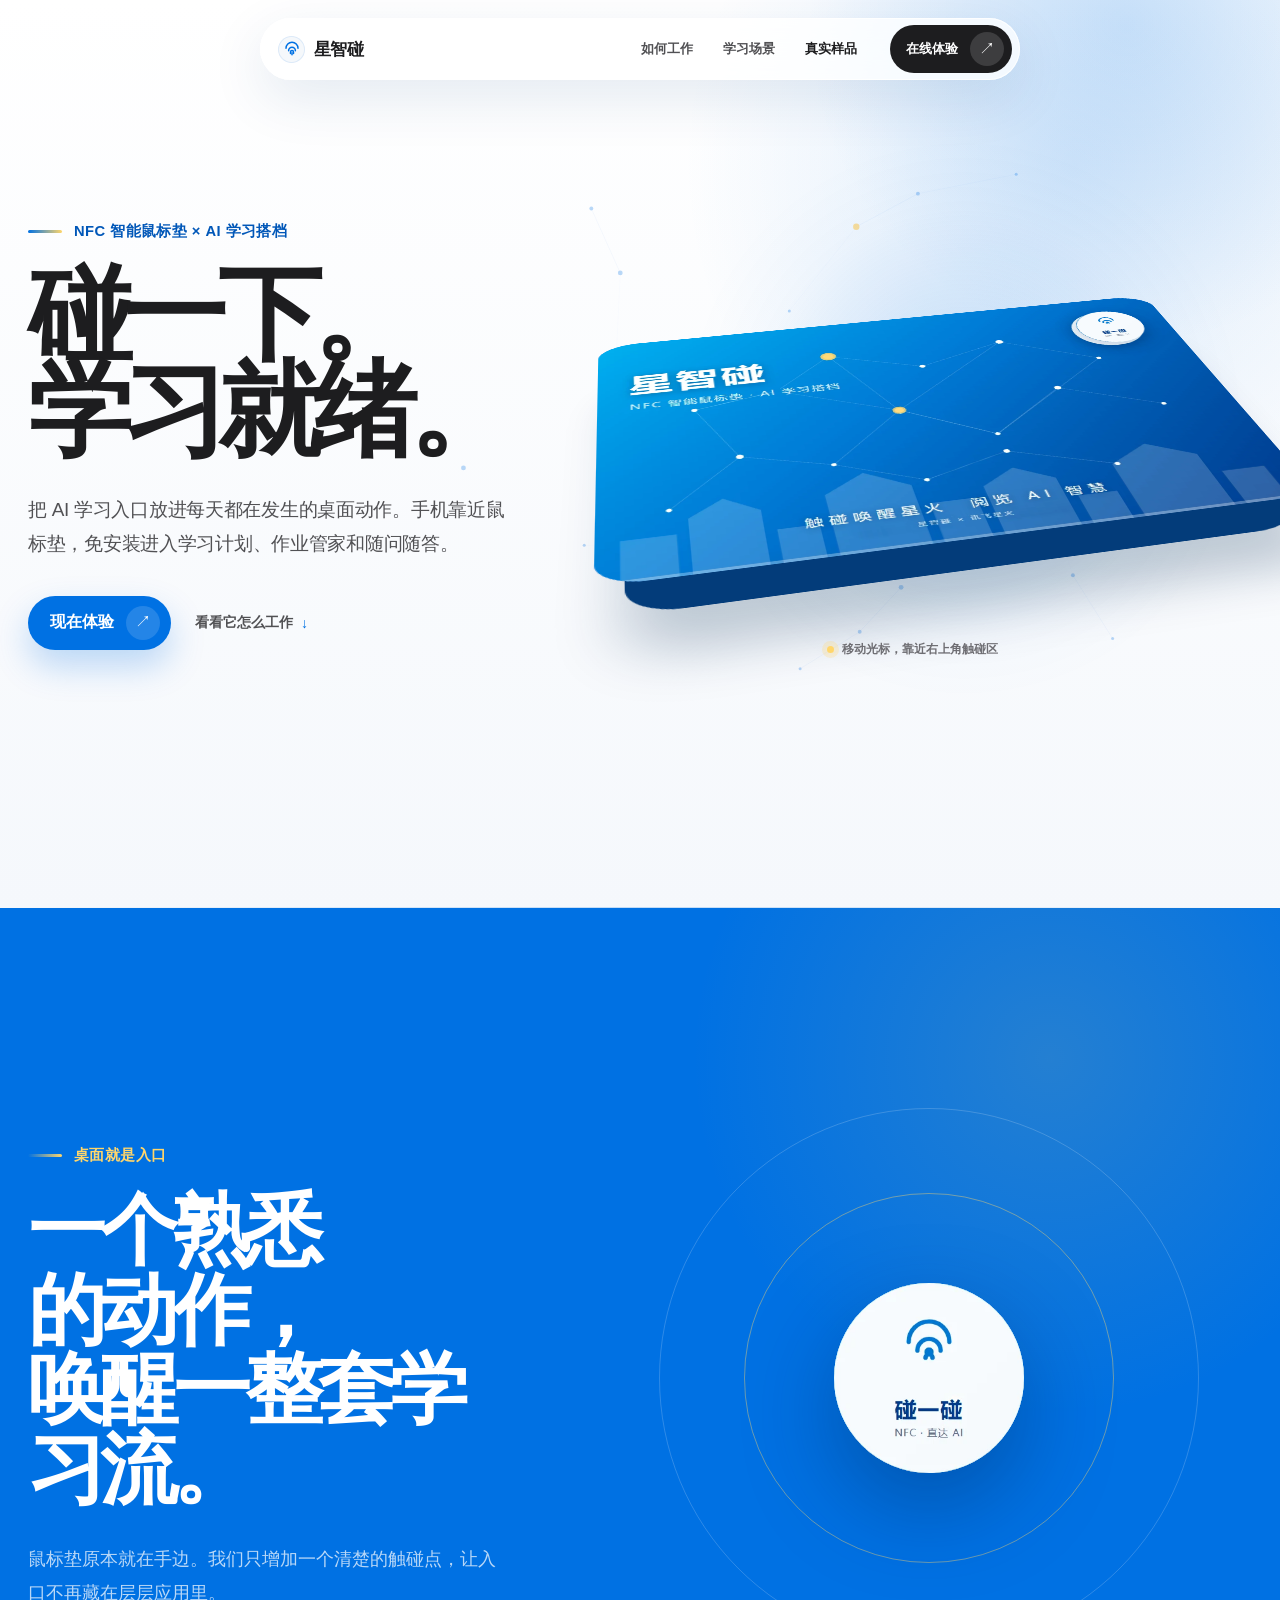
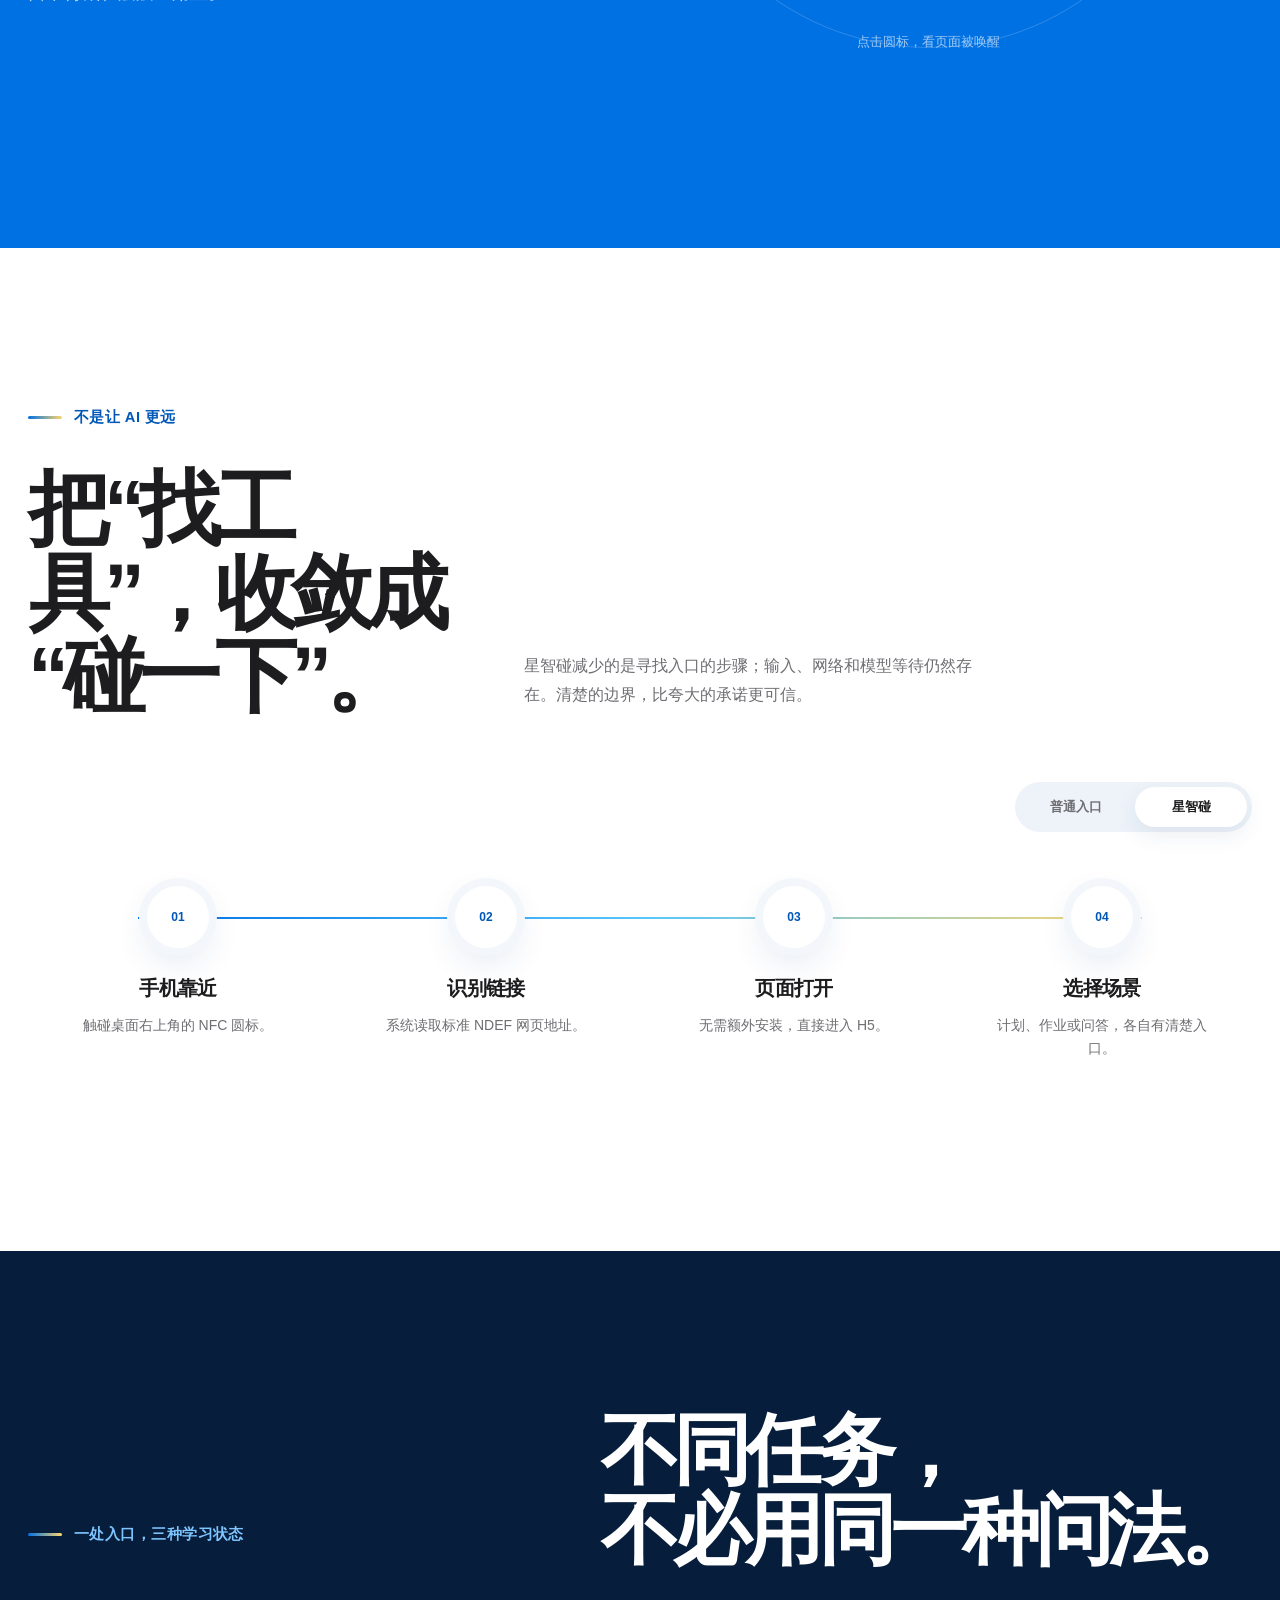
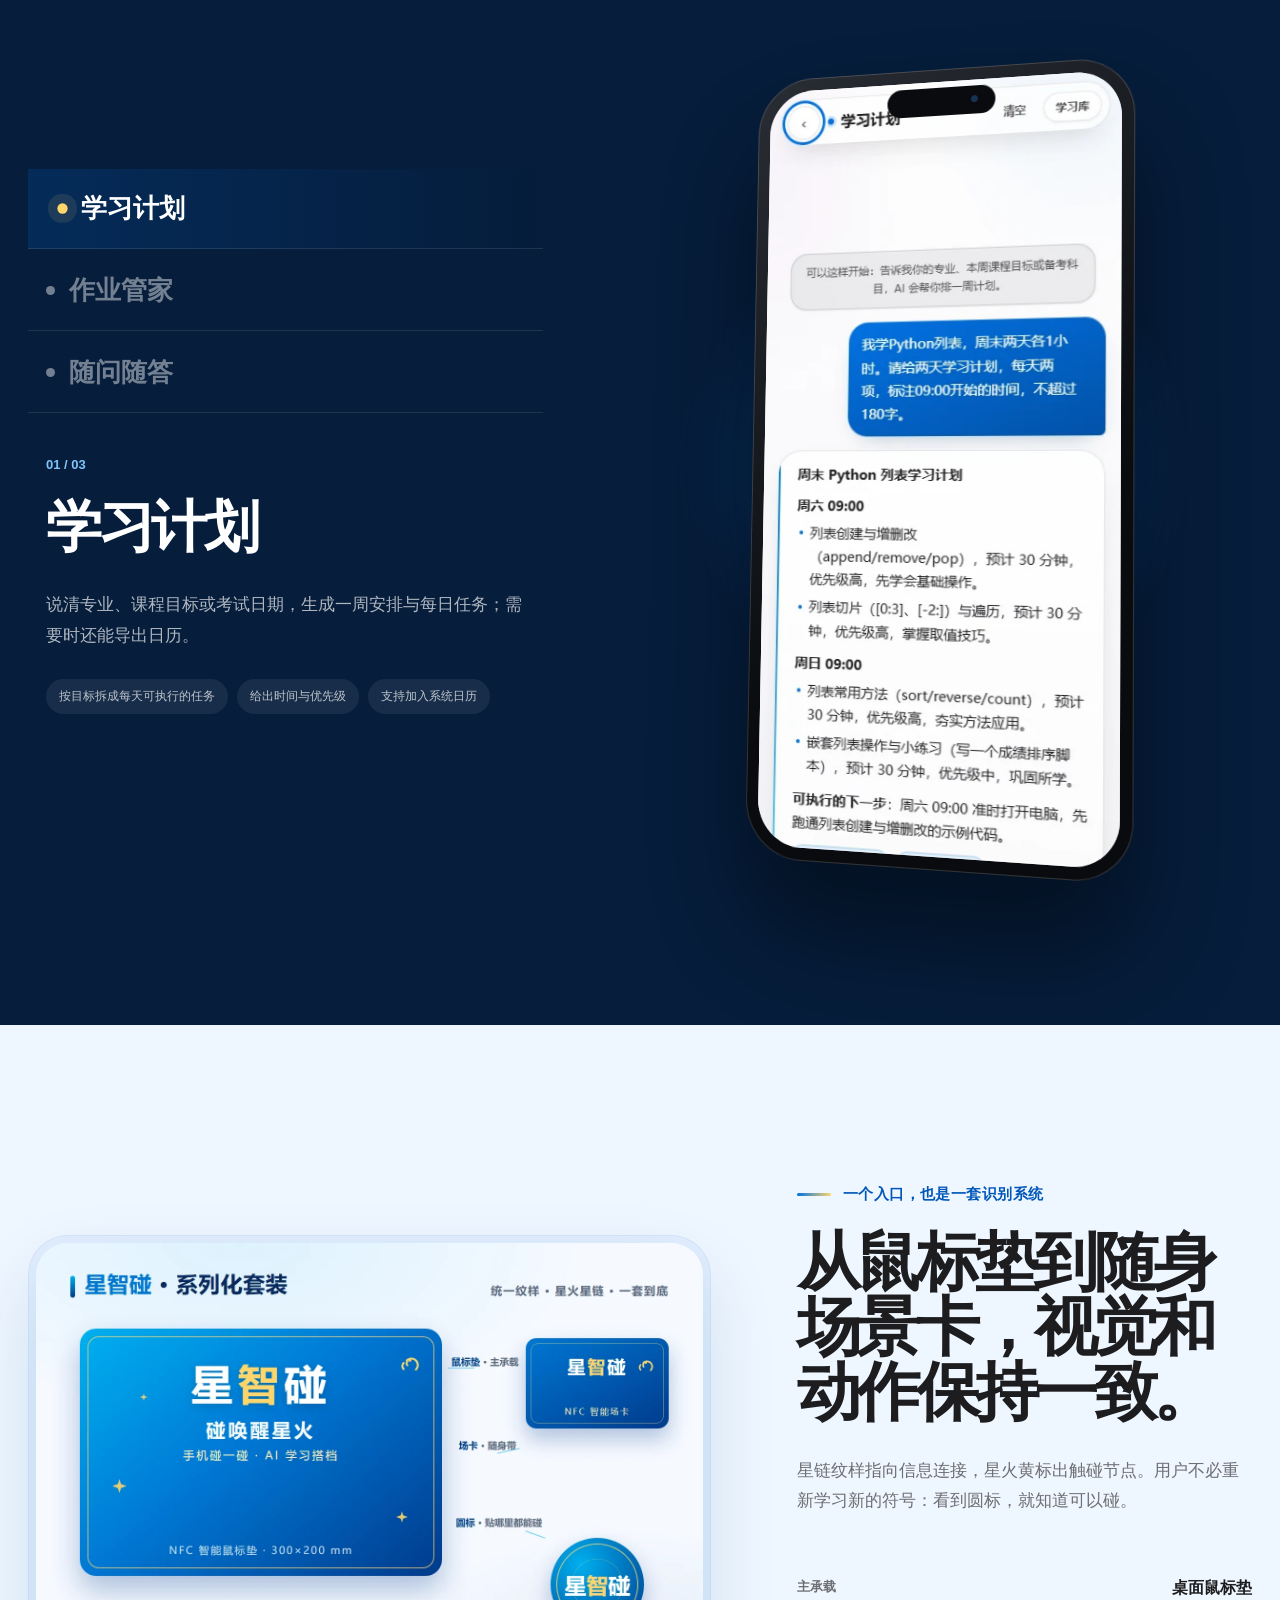
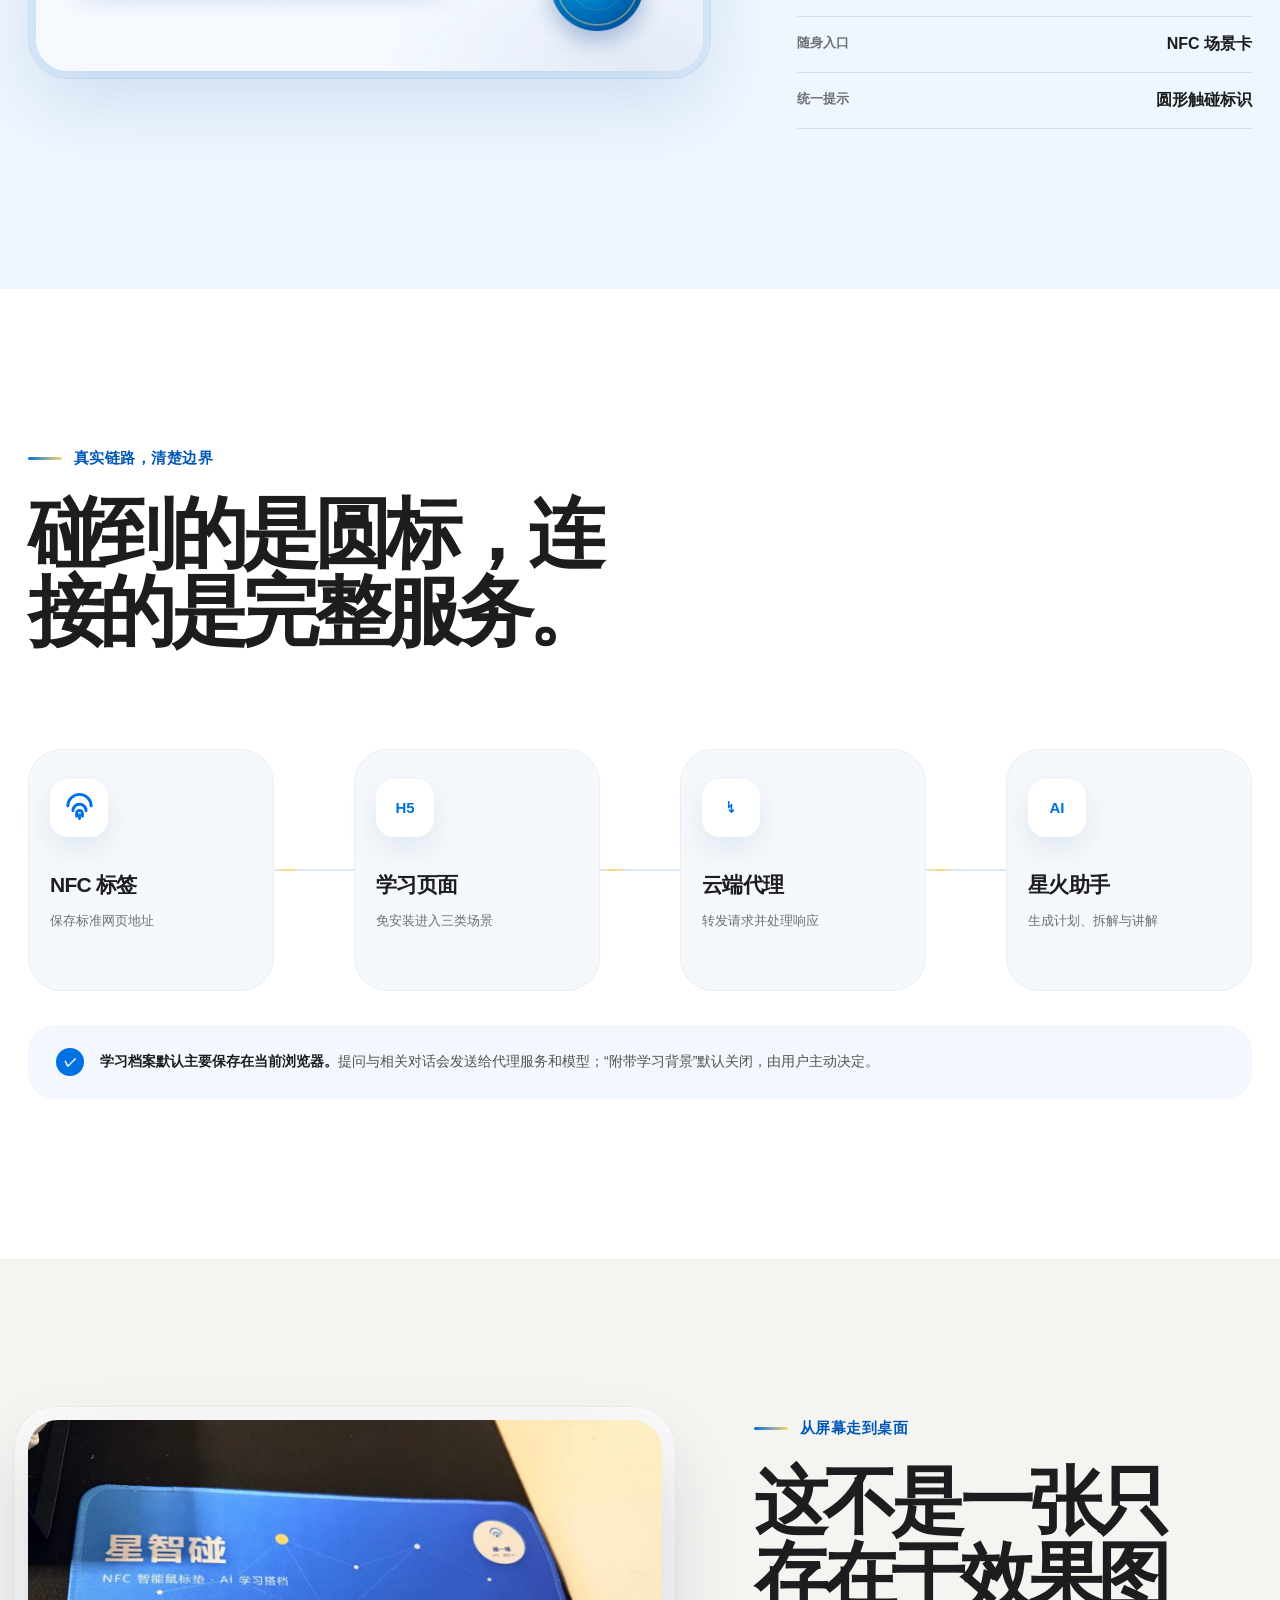
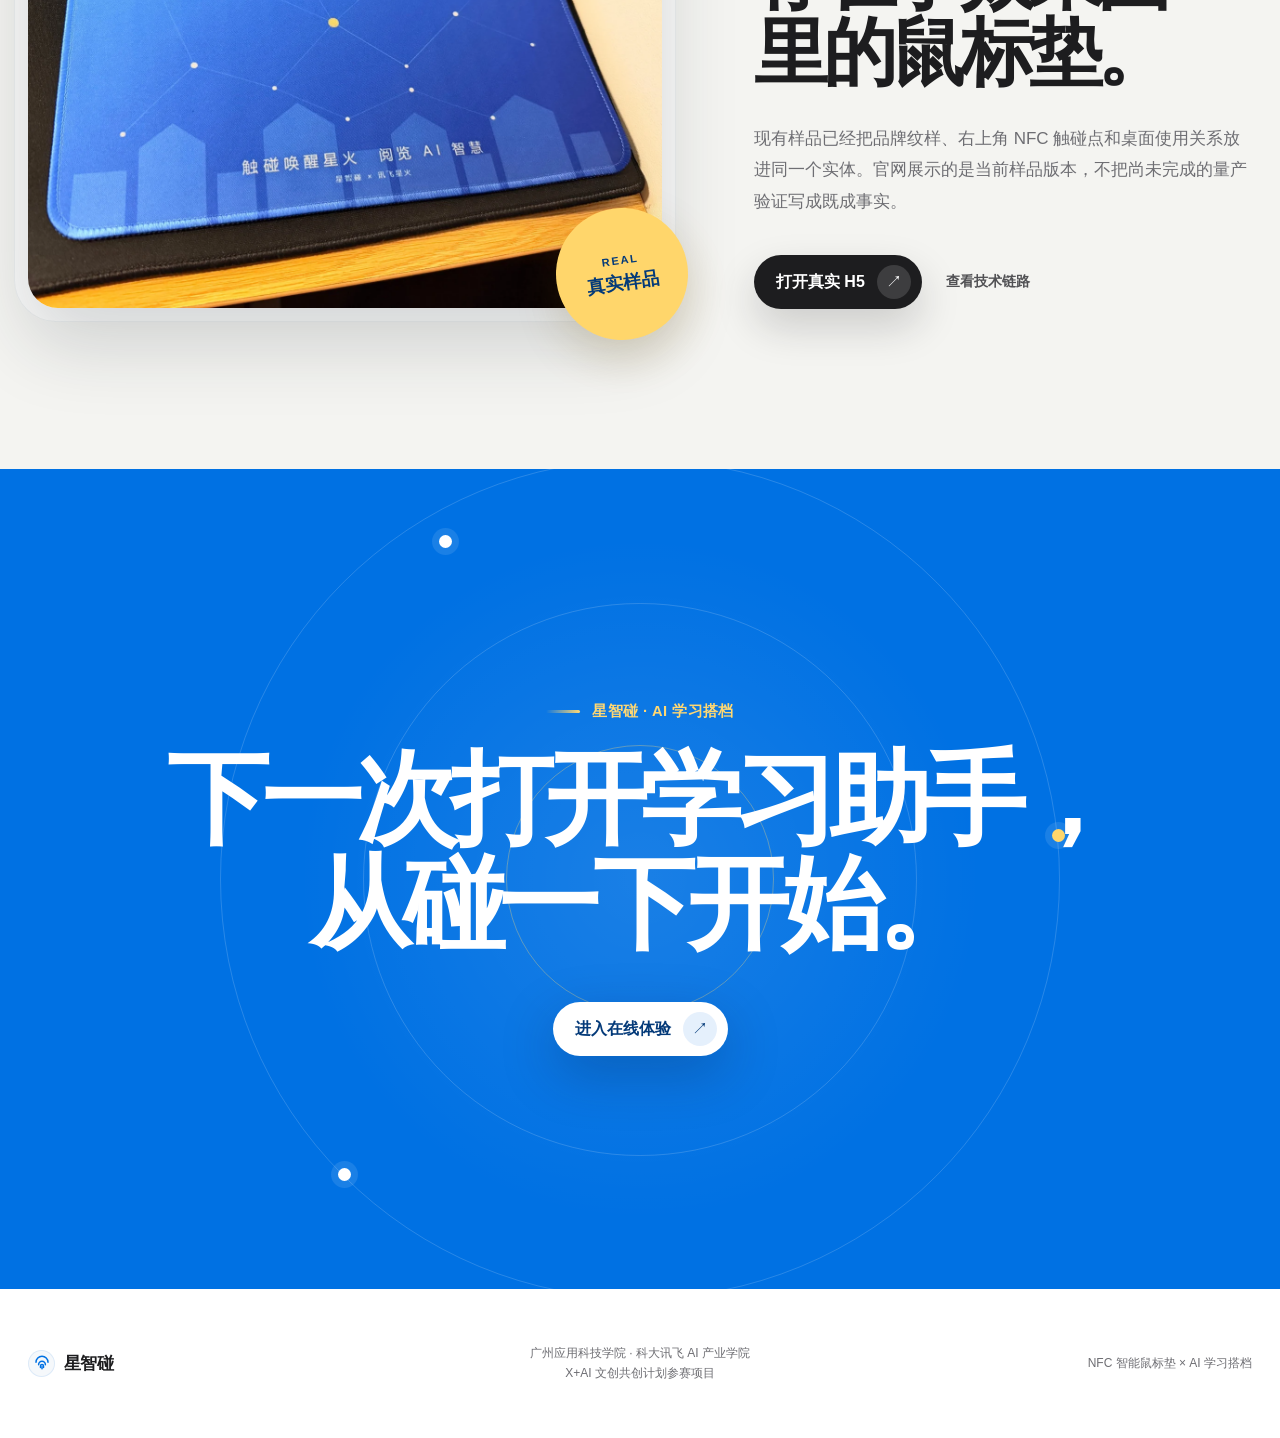
==== commit c600b4ca: "fix: align NFC icon with official badge" ====
--- a/product/index.html
+++ b/product/index.html
@@ -25,7 +25,7 @@
   <header class="site-header">
     <nav class="nav-island" aria-label="主导航">
       <a class="brand" href="#top" aria-label="返回顶部">
-        <span class="brand-mark" aria-hidden="true"><i></i><i></i><i></i></span>
+        <span class="brand-mark" aria-hidden="true"><img src="assets/nfc-symbol.svg" alt=""></span>
         <span>星智碰</span>
       </a>
       <div class="nav-links" id="navLinks">
@@ -74,7 +74,7 @@
               <span class="nfc-ring r1"></span>
               <span class="nfc-ring r2"></span>
               <span class="nfc-ring r3"></span>
-              <span class="nfc-core"><i></i></span>
+              <span class="nfc-core official-badge-crop" aria-hidden="true"><img src="assets/nfc-detail.webp" alt=""></span>
             </button>
           </div>
         </div>
@@ -99,12 +99,7 @@
         <div class="tap-orbit orbit-a" aria-hidden="true"></div>
         <div class="tap-orbit orbit-b" aria-hidden="true"></div>
         <button class="tap-disc" type="button" data-tap-sim aria-label="模拟 NFC 触碰">
-          <svg viewBox="0 0 120 120" aria-hidden="true">
-            <path d="M42 66c0-10 8-18 18-18s18 8 18 18"/>
-            <path d="M30 65c0-17 13-30 30-30s30 13 30 30"/>
-            <path d="M60 65v19"/><circle cx="60" cy="87" r="4"/>
-          </svg>
-          <span>碰一碰</span>
+          <span class="official-badge-crop" aria-hidden="true"><img src="assets/nfc-detail.webp" alt=""></span>
         </button>
         <div class="tap-phone" id="tapPhone" aria-hidden="true">
           <div class="phone-speaker"></div>
@@ -192,7 +187,7 @@
         <h2 id="techTitle">碰到的是圆标，连接的是完整服务。</h2>
       </div>
       <div class="tech-flow reveal" aria-label="产品技术链路">
-        <article><span class="tech-icon">N</span><h3>NFC 标签</h3><p>保存标准网页地址</p></article>
+        <article><span class="tech-icon"><img src="assets/nfc-symbol.svg" alt=""></span><h3>NFC 标签</h3><p>保存标准网页地址</p></article>
         <i aria-hidden="true"><b></b></i>
         <article><span class="tech-icon">H5</span><h3>学习页面</h3><p>免安装进入三类场景</p></article>
         <i aria-hidden="true"><b></b></i>
@@ -231,7 +226,7 @@
   </main>
 
   <footer>
-    <a class="brand footer-brand" href="#top"><span class="brand-mark" aria-hidden="true"><i></i><i></i><i></i></span><span>星智碰</span></a>
+    <a class="brand footer-brand" href="#top"><span class="brand-mark" aria-hidden="true"><img src="assets/nfc-symbol.svg" alt=""></span><span>星智碰</span></a>
     <p>广州应用科技学院 · 科大讯飞 AI 产业学院<br>X+AI 文创共创计划参赛项目</p>
     <p class="footer-meta">NFC 智能鼠标垫 × AI 学习搭档</p>
   </footer>
--- a/product/styles.css
+++ b/product/styles.css
@@ -83,25 +83,15 @@
   white-space: nowrap;
 }
 .brand-mark {
-  position: relative;
-  width: 25px;
-  height: 25px;
-  display: inline-block;
-  border-radius: 50%;
-  background: var(--blue);
-  box-shadow: inset 0 0 0 6px rgba(255, 255, 255, .93);
-}
-.brand-mark i {
-  position: absolute;
-  display: block;
-  width: 5px;
-  height: 5px;
-  border-radius: 50%;
-  background: var(--yellow);
-}
-.brand-mark i:nth-child(1) { left: 3px; top: 5px; }
-.brand-mark i:nth-child(2) { right: 4px; top: 4px; }
-.brand-mark i:nth-child(3) { left: 10px; bottom: 3px; }
+  width: 27px;
+  height: 27px;
+  display: grid;
+  place-items: center;
+  border-radius: 50%;
+  background: #f5f8fb;
+  box-shadow: inset 0 0 0 1px rgba(0, 113, 227, .1);
+}
+.brand-mark img { width: 18px; height: 18px; }
 .nav-links {
   margin-left: auto;
   display: flex;
@@ -336,34 +326,32 @@
 .nfc-core {
   position: relative;
   z-index: 4;
-  width: 44%;
+  width: 100%;
   aspect-ratio: 1;
   border-radius: 50%;
-  background: var(--yellow);
-  box-shadow: 0 8px 28px rgba(255, 214, 107, .5);
+  background: #f7fbfe;
+  box-shadow: 0 8px 28px rgba(0, 54, 117, .24);
   transition: transform .6s var(--spring), box-shadow .6s var(--spring);
 }
-.nfc-core i,
-.nfc-core::before,
-.nfc-core::after {
-  content: "";
-  position: absolute;
-  left: 50%;
-  top: 50%;
-  border: 2px solid var(--blue-night);
-  border-bottom: 0;
-  border-left-color: transparent;
-  border-right-color: transparent;
-  border-radius: 50% 50% 0 0;
-  transform: translate(-50%, -40%);
-}
-.nfc-core i { width: 6px; height: 5px; }
-.nfc-core::before { width: 12px; height: 8px; }
-.nfc-core::after { width: 19px; height: 12px; }
+.official-badge-crop {
+  position: absolute;
+  inset: 0;
+  overflow: hidden;
+  border-radius: 50%;
+  background: #f7fbfe;
+}
+.official-badge-crop img {
+  position: absolute;
+  width: 333.333%;
+  max-width: none;
+  height: auto;
+  left: -116.667%;
+  top: -96.667%;
+}
 .nfc-ring {
   position: absolute;
   inset: 14%;
-  border: 2px solid rgba(255, 214, 107, .95);
+  border: 2px solid rgba(255, 255, 255, .68);
   border-radius: 50%;
   opacity: 0;
   transform: scale(.32);
@@ -371,7 +359,7 @@
 }
 .nfc-ring.r2 { animation-delay: .55s; }
 .nfc-ring.r3 { animation-delay: 1.1s; }
-.nfc-hotspot:hover .nfc-core { transform: scale(1.18); box-shadow: 0 10px 34px rgba(255, 214, 107, .72); }
+.nfc-hotspot:hover .nfc-core { transform: scale(1.1); box-shadow: 0 10px 34px rgba(255, 255, 255, .48); }
 .stage-caption {
   position: relative;
   margin: 0;
@@ -457,8 +445,8 @@
   border: 0;
   border-radius: 50%;
   color: var(--blue-night);
-  background: var(--yellow);
-  box-shadow: 0 34px 90px rgba(0, 33, 76, .35), inset 0 2px 1px rgba(255, 255, 255, .5);
+  background: #f7fbfe;
+  box-shadow: 0 34px 90px rgba(0, 33, 76, .35), inset 0 0 0 1px rgba(255, 255, 255, .8);
   cursor: pointer;
   transition: transform .8s var(--heavy), box-shadow .8s var(--heavy);
 }
@@ -468,13 +456,11 @@
   position: absolute;
   inset: -44px;
   border-radius: 50%;
-  border: 2px solid rgba(255, 214, 107, .45);
+  border: 2px solid rgba(255, 255, 255, .34);
   opacity: 0;
 }
 .tap-disc::after { inset: -90px; }
-.tap-disc:hover { transform: scale(1.05); box-shadow: 0 42px 100px rgba(0, 33, 76, .42), inset 0 2px 1px rgba(255, 255, 255, .5); }
-.tap-disc svg { width: 64px; height: 64px; fill: none; stroke: currentColor; stroke-width: 4; stroke-linecap: round; }
-.tap-disc span { font-weight: 800; letter-spacing: .08em; }
+.tap-disc:hover { transform: scale(1.05); box-shadow: 0 42px 100px rgba(0, 33, 76, .42), inset 0 0 0 1px rgba(255, 255, 255, .9); }
 .tap-stage.is-tapped .tap-disc { transform: scale(.92); }
 .tap-stage.is-tapped .tap-disc::before { animation: tapWave 1.15s var(--heavy); }
 .tap-stage.is-tapped .tap-disc::after { animation: tapWave 1.15s var(--heavy) .15s; }
@@ -649,6 +635,7 @@
 .tech-flow { margin-top: 98px; display: grid; grid-template-columns: 1fr 80px 1fr 80px 1fr 80px 1fr; align-items: center; }
 .tech-flow article { min-height: 242px; padding: 30px 22px; border-radius: 34px; background: #f6f9fc; box-shadow: inset 0 0 0 1px rgba(0, 75, 150, .06); }
 .tech-icon { width: 58px; height: 58px; display: grid; place-items: center; border-radius: 18px; color: var(--blue); background: #fff; box-shadow: 0 12px 34px rgba(0, 66, 138, .1); font-size: 15px; font-weight: 820; }
+.tech-icon img { width: 35px; height: 35px; }
 .tech-flow article h3 { margin: 34px 0 0; font-size: 21px; letter-spacing: -.035em; }
 .tech-flow article p { margin: 11px 0 0; color: var(--muted); font-size: 13px; line-height: 1.65; }
 .tech-flow > i { position: relative; height: 2px; background: rgba(0, 113, 227, .15); overflow: hidden; }
